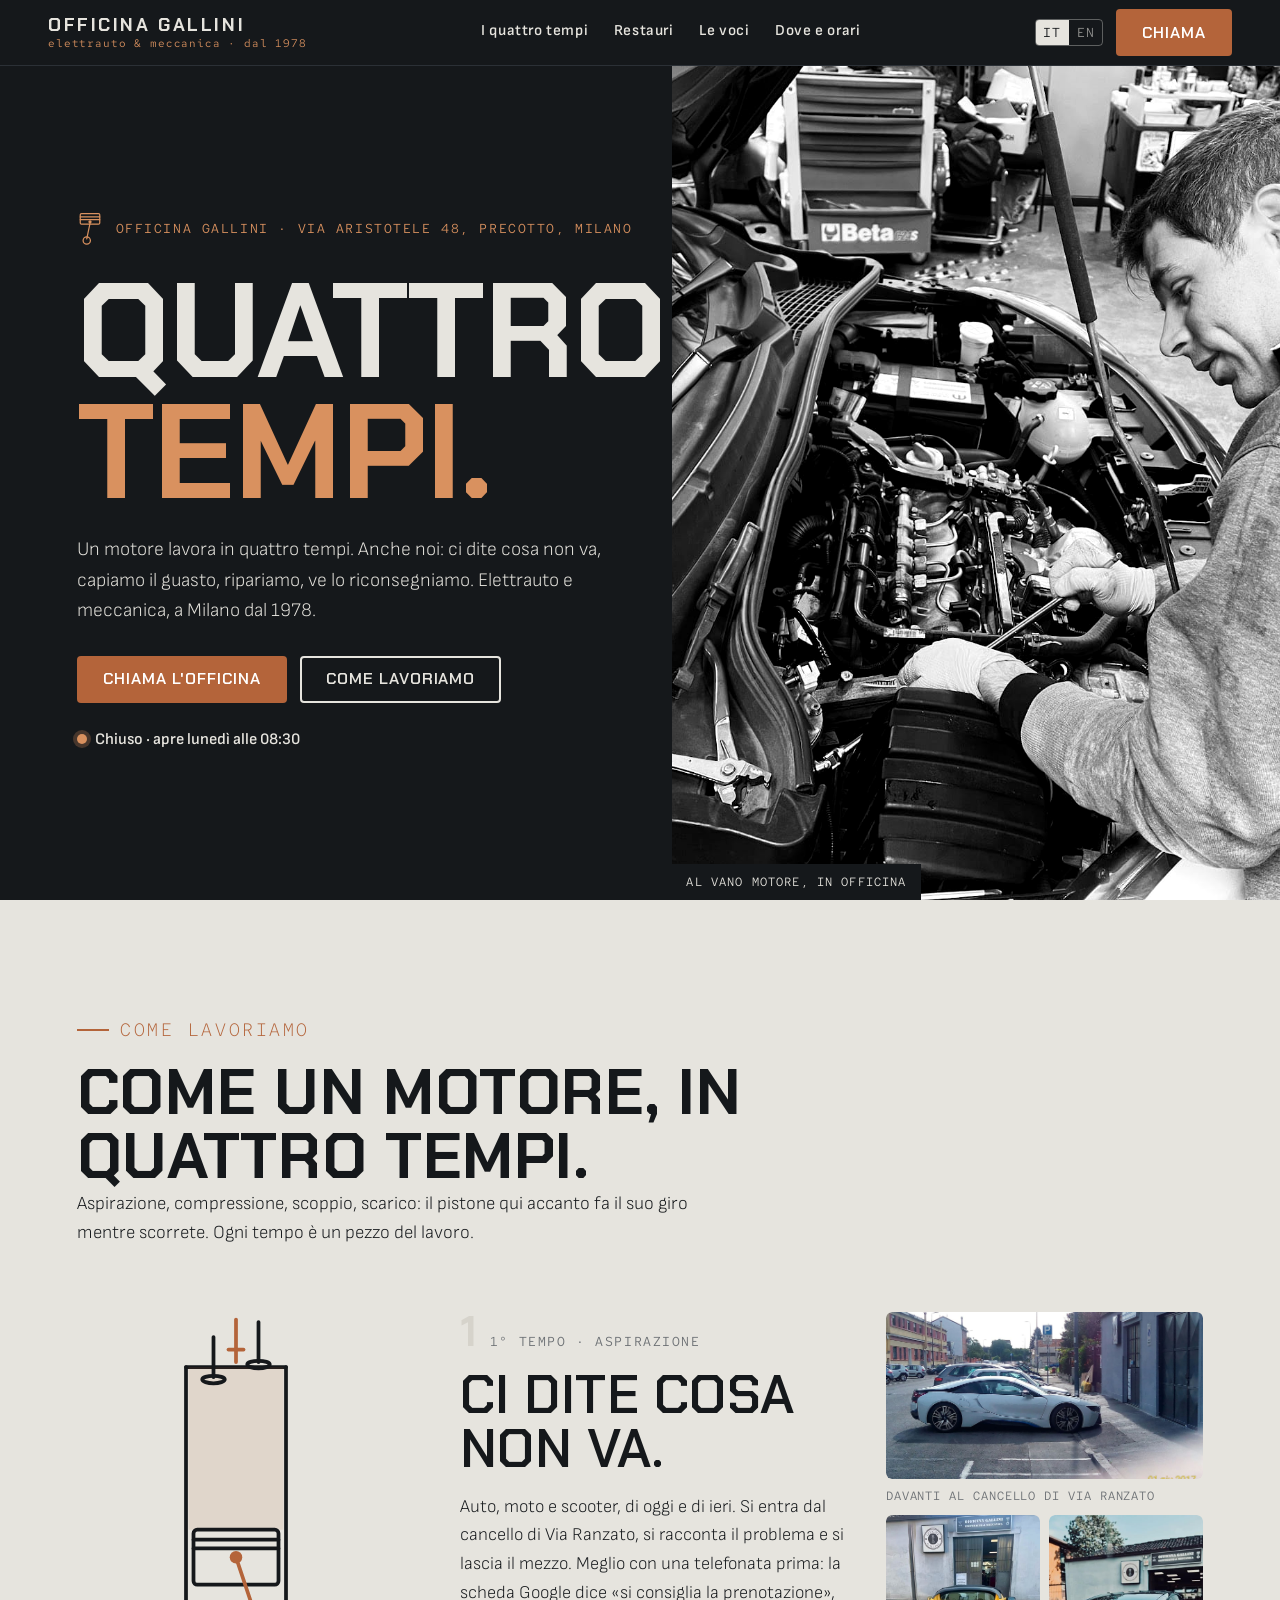
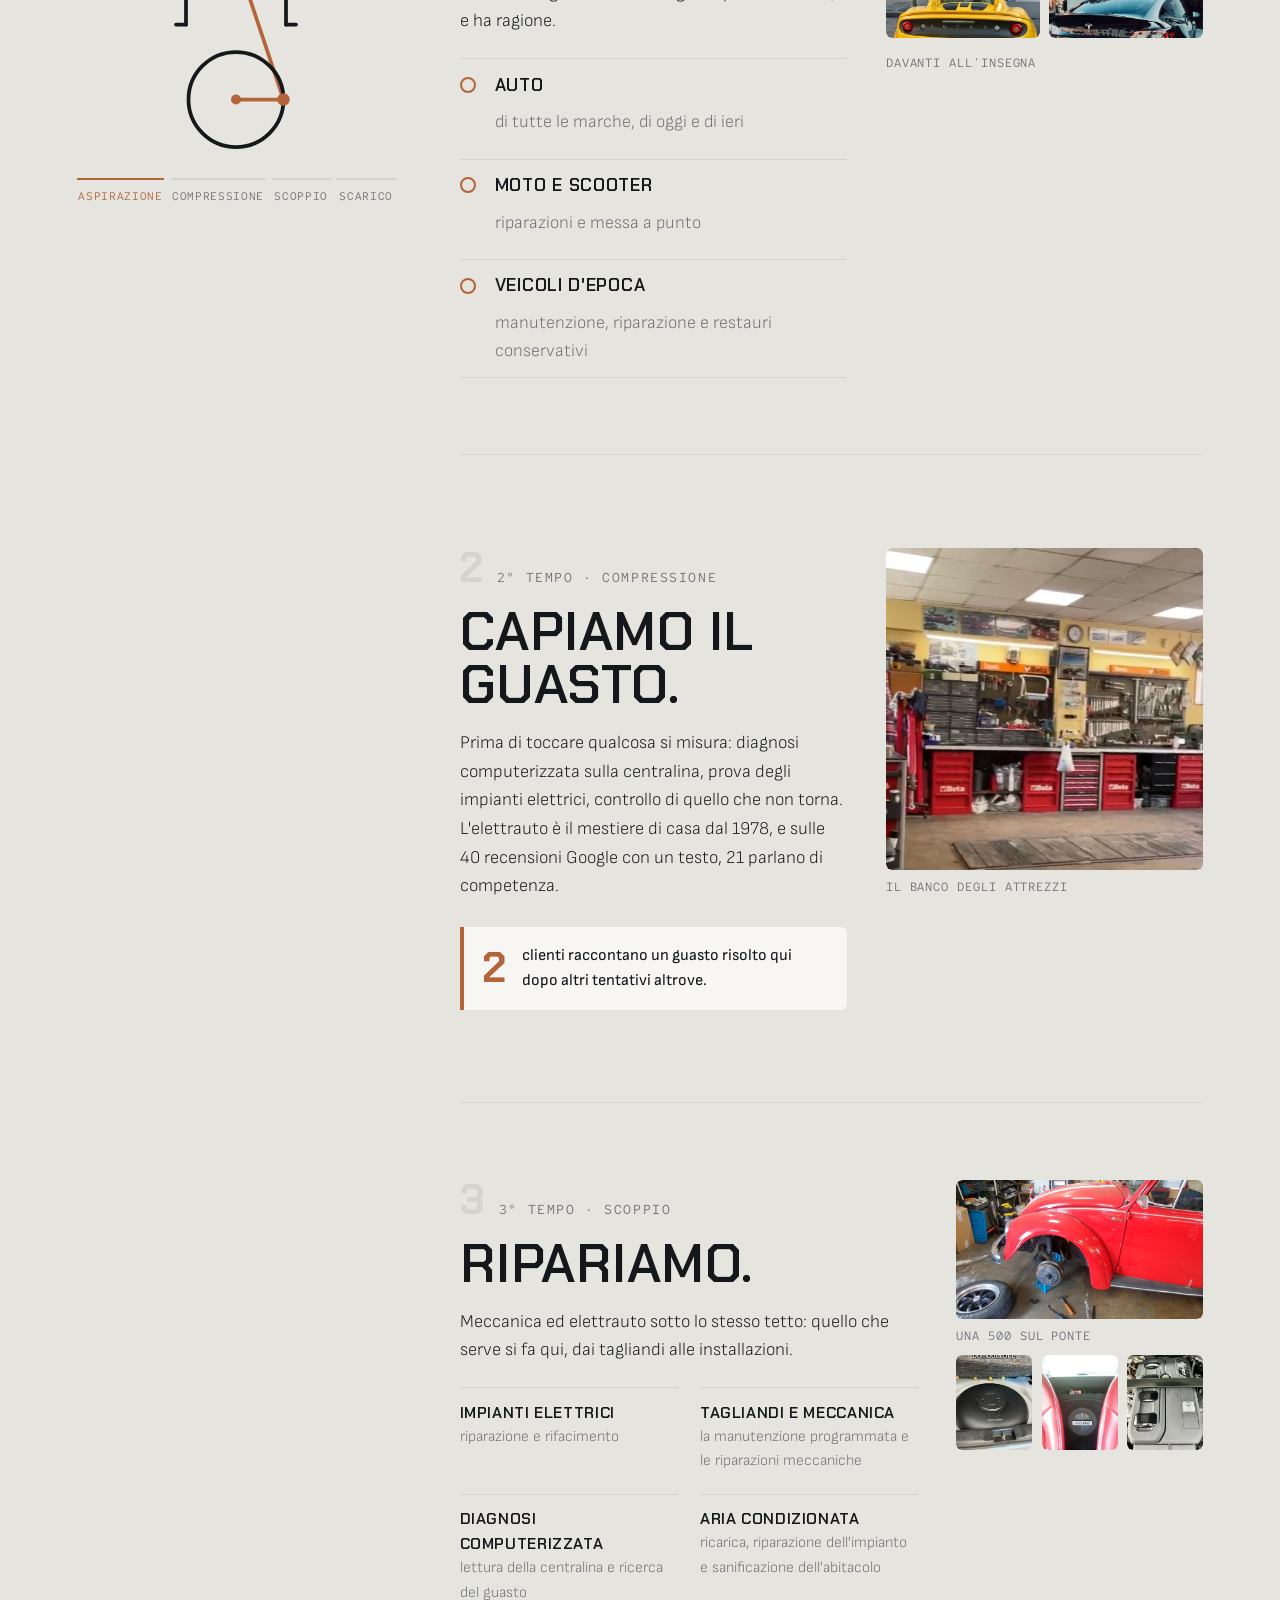
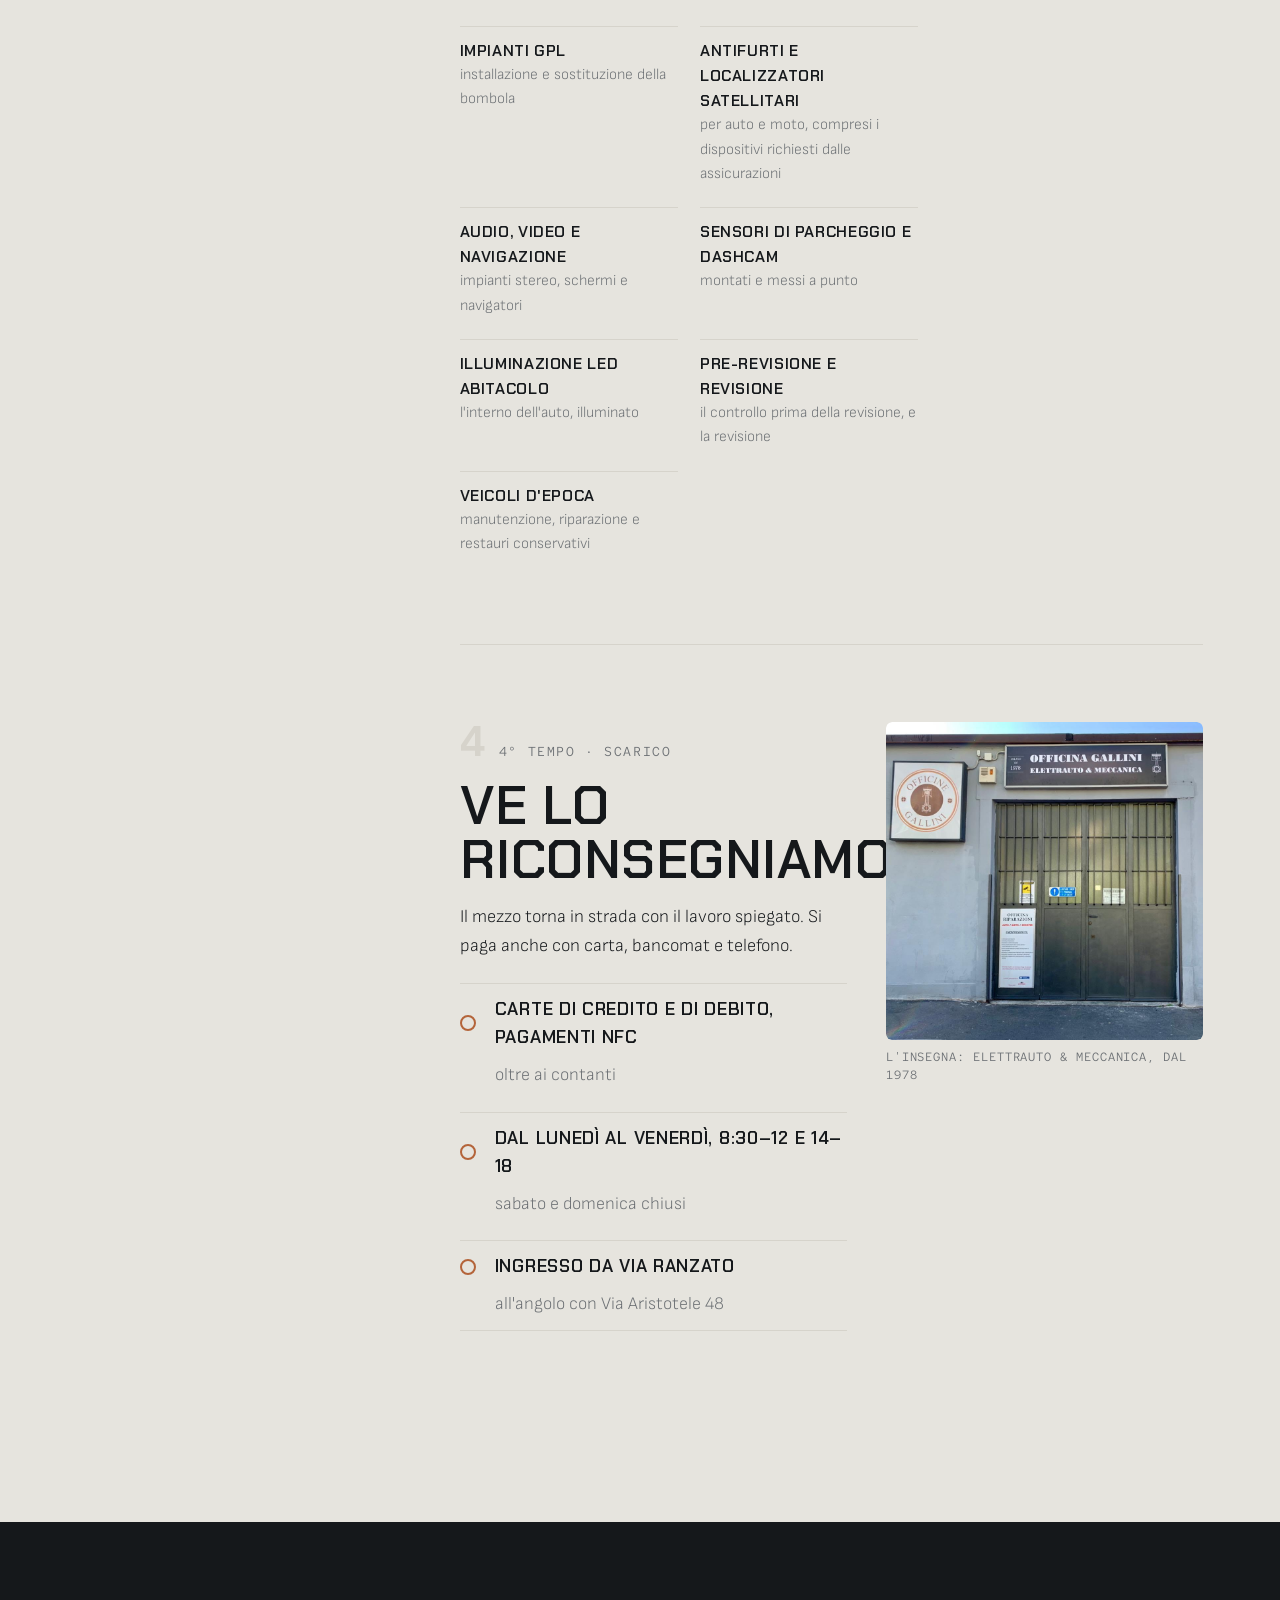
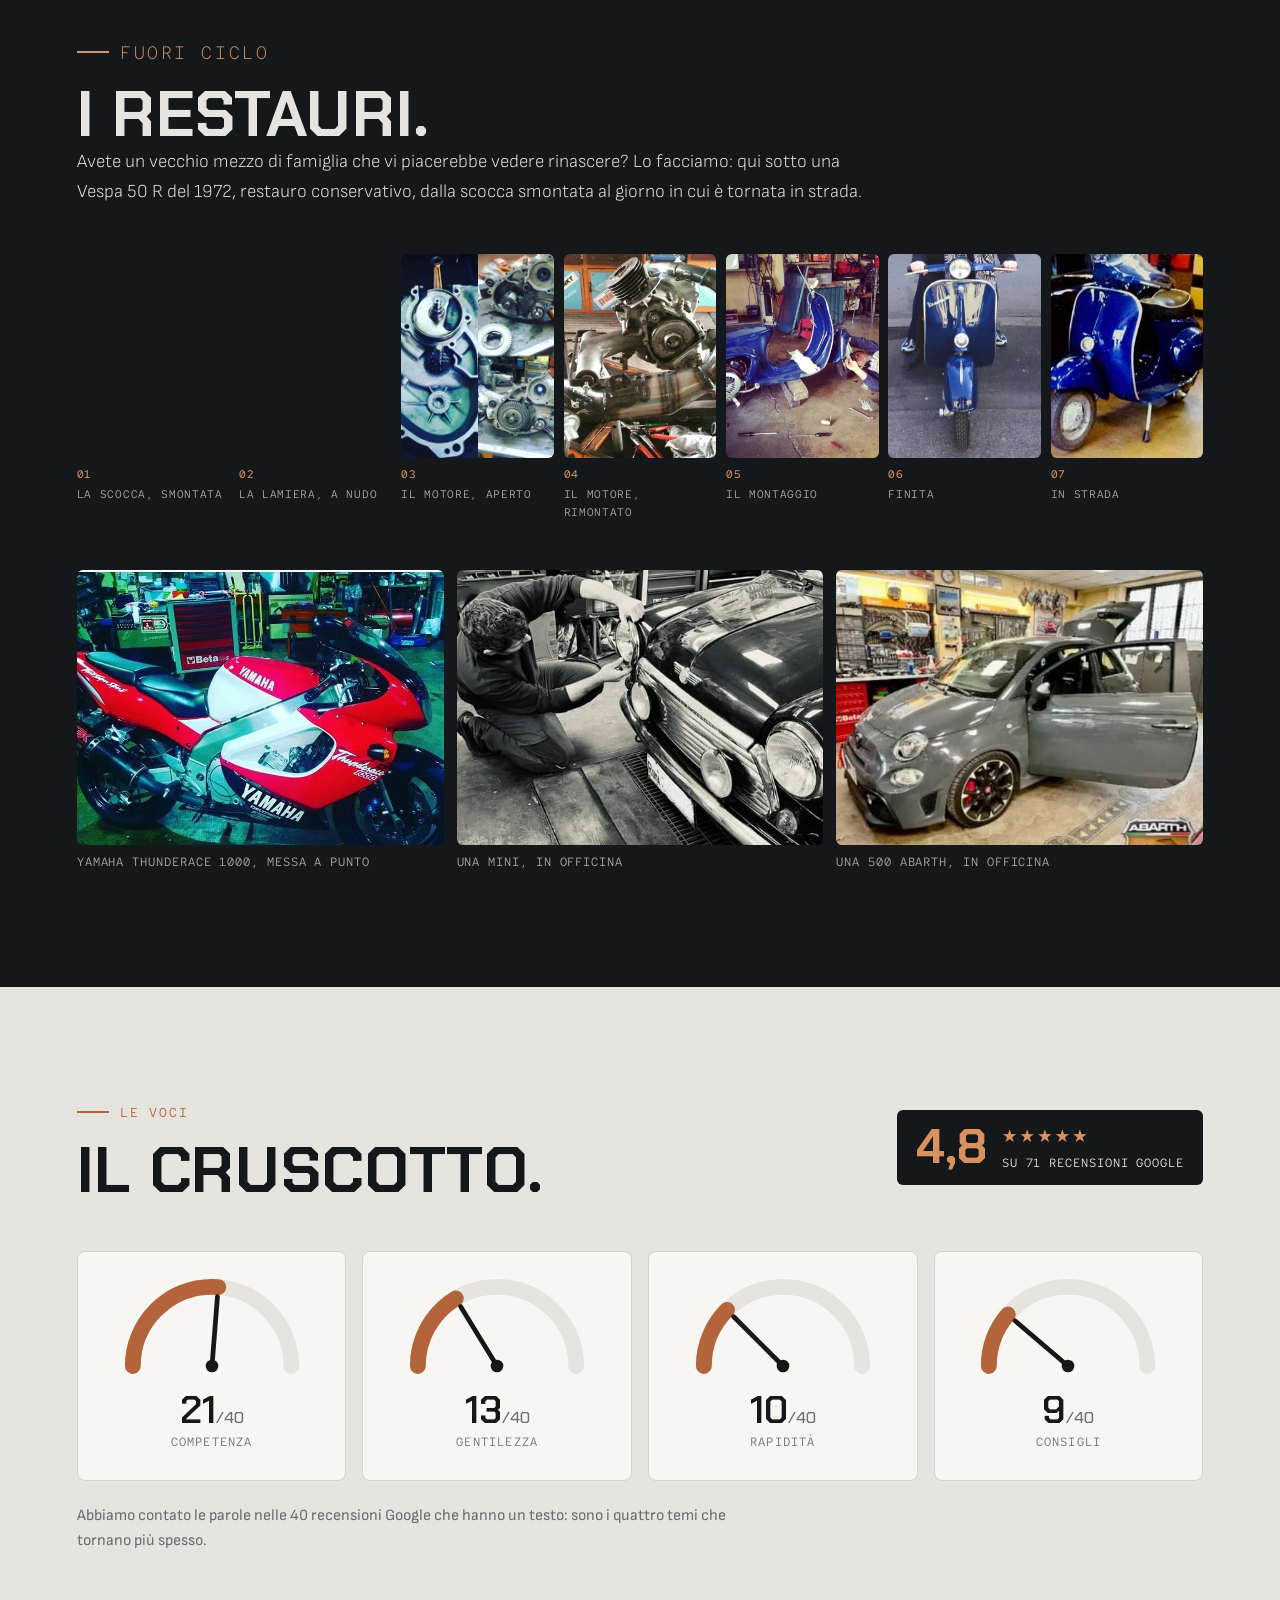
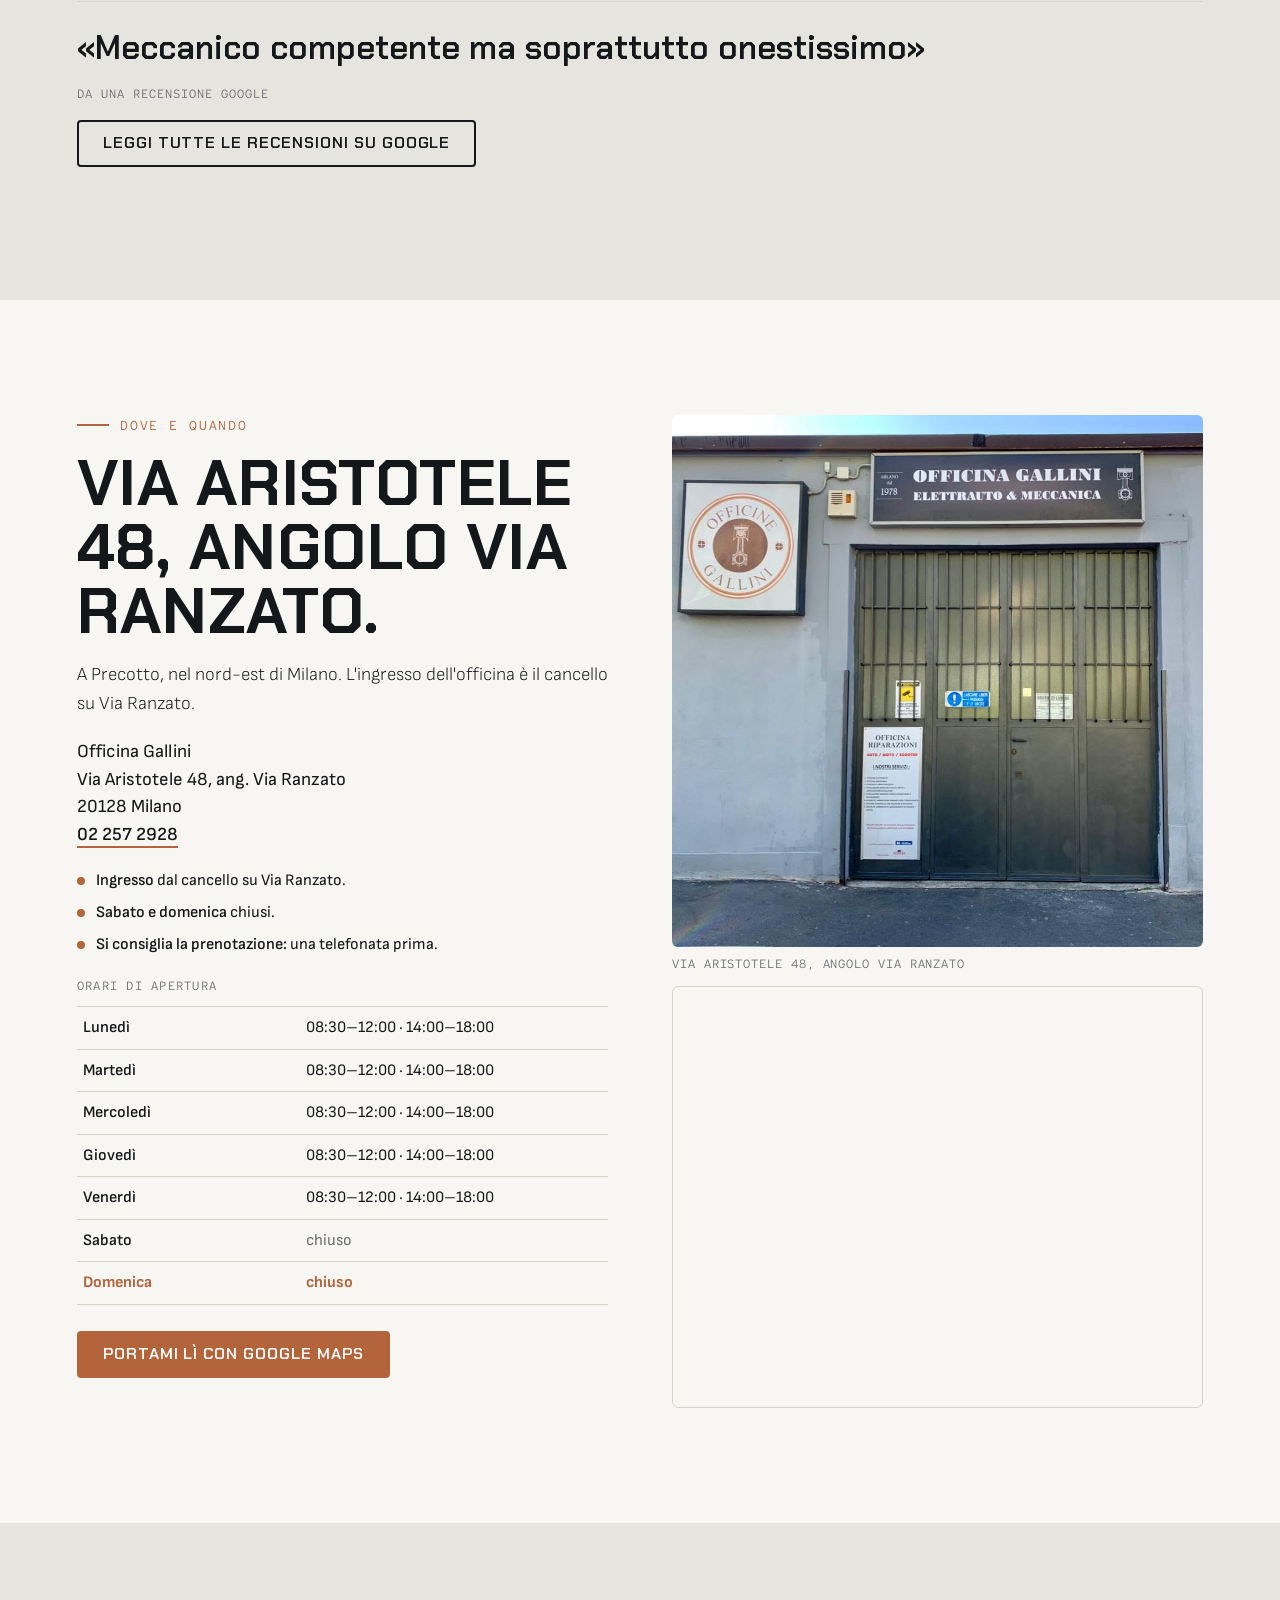
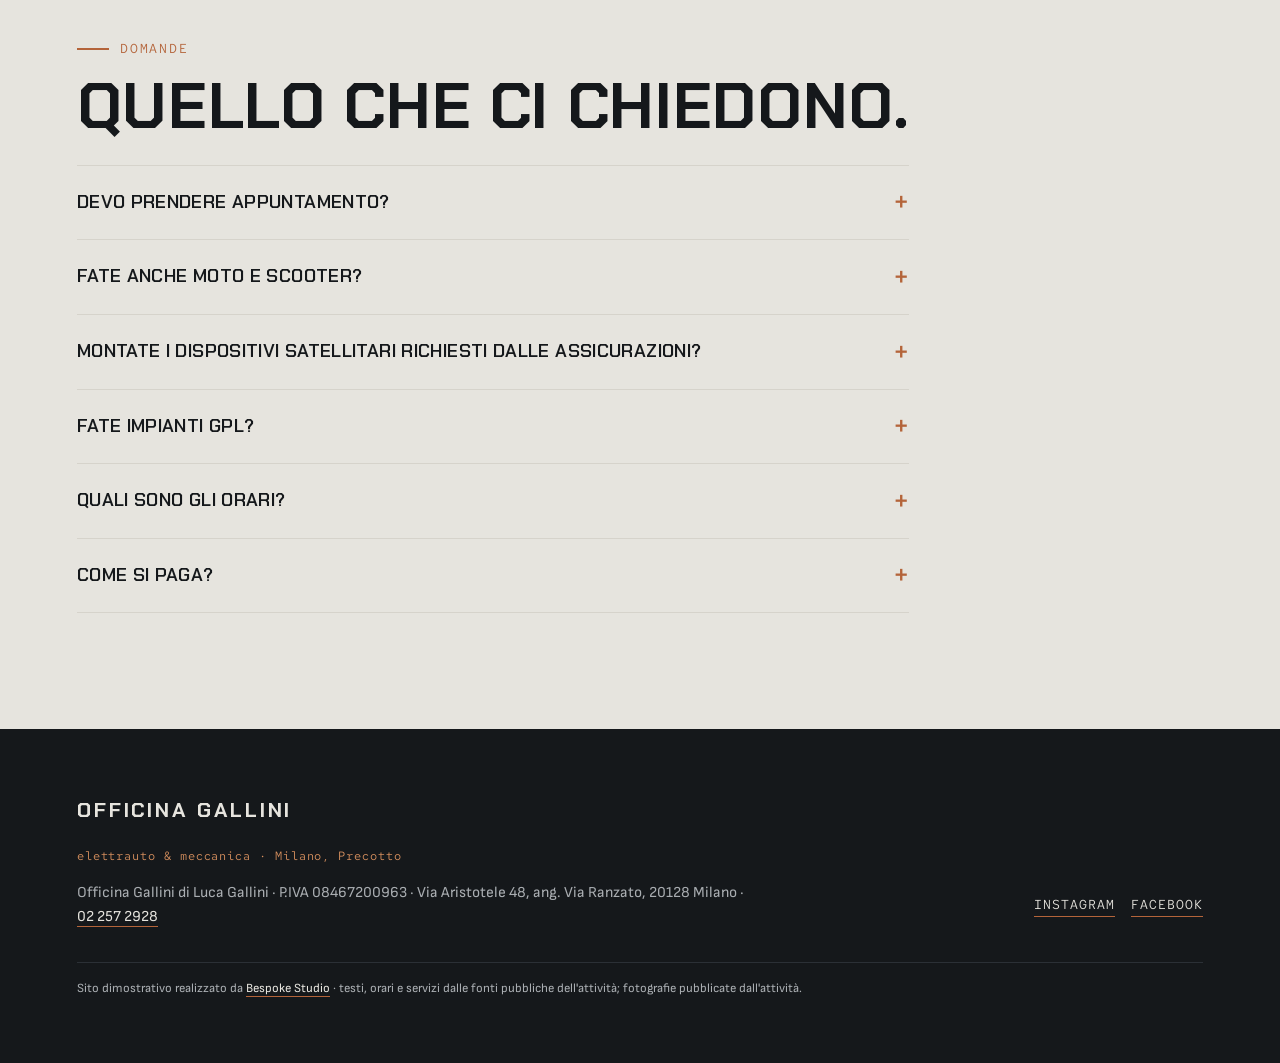
==== index.html @ 46d933f9 "Officina Gallini (Precotto): sito vetrina «Quattro tempi.» L'officina lavora come un motore a quattr" ====
<!doctype html>
<html lang="it" class="no-js">
<head>
<meta charset="utf-8">
<meta name="viewport" content="width=device-width, initial-scale=1">
<title>Officina Gallini — elettrauto e meccanica a Milano Precotto, dal 1978</title>
<meta name="description" content="Officina Gallini, elettrauto e meccanica a Milano Precotto dal 1978: diagnosi computerizzata, impianti elettrici, tagliandi, aria condizionata, GPL, antifurti satellitari, audio e navigazione, restauri di veicoli d'epoca. Via Aristotele 48, ingresso da Via Ranzato.">
<link rel="canonical" href="https://rotenzark.github.io/officina-gallini/">
<meta property="og:type" content="business.business">
<meta property="og:title" content="Officina Gallini — Quattro tempi.">
<meta property="og:description" content="Elettrauto e meccanica a Milano Precotto dal 1978. Ci dite cosa non va, capiamo il guasto, ripariamo, ve lo riconsegniamo. Via Aristotele 48, ingresso da Via Ranzato.">
<meta property="og:image" content="https://rotenzark.github.io/officina-gallini/img/og.jpg">
<meta property="og:url" content="https://rotenzark.github.io/officina-gallini/">
<meta property="og:locale" content="it_IT">
<meta name="twitter:card" content="summary_large_image">
<meta name="twitter:title" content="Officina Gallini — Quattro tempi.">
<meta name="twitter:description" content="Elettrauto e meccanica a Milano Precotto dal 1978. Via Aristotele 48, ingresso da Via Ranzato.">
<meta name="twitter:image" content="https://rotenzark.github.io/officina-gallini/img/og.jpg">
<meta name="theme-color" content="#15181B">
<link rel="icon" href="img/favicon.svg" type="image/svg+xml">
<link rel="icon" href="img/favicon-32.png" sizes="32x32" type="image/png">
<link rel="apple-touch-icon" href="img/apple-touch-icon.png">
<link rel="preconnect" href="https://fonts.googleapis.com">
<link rel="preconnect" href="https://fonts.gstatic.com" crossorigin>
<link href="https://fonts.googleapis.com/css2?family=Chakra+Petch:wght@500;600;700&family=Red+Hat+Mono:wght@400;500&family=Sofia+Sans:wght@300;400;600&display=swap" rel="stylesheet">
<link rel="stylesheet" href="css/styles.css?v=1">
<script type="application/ld+json">
{"@context":"https://schema.org","@type":"AutoRepair","name":"Officina Gallini","alternateName":"Officina Gallini di Luca Gallini","image":"https://rotenzark.github.io/officina-gallini/img/og.jpg","url":"https://rotenzark.github.io/officina-gallini/","telephone":"+39022572928","foundingDate":"1978","address":{"@type":"PostalAddress","streetAddress":"Via Aristotele 48, angolo Via Ranzato","addressLocality":"Milano","postalCode":"20128","addressRegion":"MI","addressCountry":"IT"},"geo":{"@type":"GeoCoordinates","latitude":45.5088,"longitude":9.2256},"openingHoursSpecification":[{"@type":"OpeningHoursSpecification","dayOfWeek":["Monday","Tuesday","Wednesday","Thursday","Friday"],"opens":"08:30","closes":"12:00"},{"@type":"OpeningHoursSpecification","dayOfWeek":["Monday","Tuesday","Wednesday","Thursday","Friday"],"opens":"14:00","closes":"18:00"}],"aggregateRating":{"@type":"AggregateRating","ratingValue":"4.8","reviewCount":"71"},"paymentAccepted":"Cash, Credit Card, Debit Card, NFC","sameAs":["https://www.instagram.com/officinegallini/","https://www.facebook.com/officinegallini/"]}
</script>
<script type="application/ld+json">
{"@context":"https://schema.org","@type":"FAQPage","mainEntity":[
{"@type":"Question","name":"Devo prendere appuntamento?","acceptedAnswer":{"@type":"Answer","text":"Meglio di sì: una telefonata prima permette di organizzare il lavoro. Il numero è 02 257 2928."}},
{"@type":"Question","name":"Fate anche moto e scooter?","acceptedAnswer":{"@type":"Answer","text":"Sì: riparazioni e messa a punto di moto e scooter, oltre alle auto, e i restauri dei mezzi d'epoca come la Vespa."}},
{"@type":"Question","name":"Montate i dispositivi satellitari richiesti dalle assicurazioni?","acceptedAnswer":{"@type":"Answer","text":"Sì, antifurti e localizzatori satellitari per auto e moto, compresi quelli richiesti dalle compagnie: si fissa un appuntamento telefonando."}},
{"@type":"Question","name":"Fate impianti GPL?","acceptedAnswer":{"@type":"Answer","text":"Sì: installazione dell'impianto e sostituzione della bombola."}},
{"@type":"Question","name":"Quali sono gli orari?","acceptedAnswer":{"@type":"Answer","text":"Dal lunedì al venerdì dalle 8:30 alle 12 e dalle 14 alle 18. Sabato e domenica chiusi."}},
{"@type":"Question","name":"Come si paga?","acceptedAnswer":{"@type":"Answer","text":"Carte di credito e di debito e pagamenti NFC dal telefono, oltre ai contanti."}}
]}
</script>
</head>
<body>

<div class="intro" id="intro" aria-hidden="true">
  <div class="intro__w" data-i18n="intro.1">Aspirazione</div>
  <div class="intro__w" data-i18n="intro.2">Compressione</div>
  <div class="intro__w" data-i18n="intro.3">Scoppio</div>
  <div class="intro__w" data-i18n="intro.4">Scarico</div>
  <button type="button" class="intro__skip" id="introSkip" data-i18n="intro.skip">salta</button>
</div>

<header class="testata">
  <a class="marchio" href="#top" aria-label="Officina Gallini, torna in cima" data-i18n-aria="nav.home">
    <span class="marchio__n">Officina Gallini</span>
    <span class="marchio__s" data-i18n="marchio.s">elettrauto &amp; meccanica · dal 1978</span>
  </a>
  <nav class="nav" id="mainNav" aria-label="Menu principale">
    <a href="#ciclo" data-i18n="nav.ciclo">I quattro tempi</a>
    <a href="#restauri" data-i18n="nav.restauri">Restauri</a>
    <a href="#voci" data-i18n="nav.voci">Le voci</a>
    <a href="#dove" data-i18n="nav.dove">Dove e orari</a>
  </nav>
  <div class="testata__coda">
    <div class="lingue" role="group" aria-label="Lingua">
      <button type="button" data-lang="it" class="is-on">IT</button><button type="button" data-lang="en">EN</button>
    </div>
    <a class="bottone bottone--rame" href="tel:+39022572928" data-i18n="cta.chiama">Chiama</a>
    <button type="button" class="burger" id="burger" aria-label="Apri il menu" aria-expanded="false" aria-controls="drawer" data-i18n-aria="nav.apri"><span></span><span></span><span></span></button>
  </div>
</header>
<div class="drawer" id="drawer" hidden>
  <a href="#ciclo" data-i18n="nav.ciclo">I quattro tempi</a>
  <a href="#restauri" data-i18n="nav.restauri">Restauri</a>
  <a href="#voci" data-i18n="nav.voci">Le voci</a>
  <a href="#dove" data-i18n="nav.dove">Dove e orari</a>
  <a class="drawer__cta" href="tel:+39022572928" data-i18n="cta.chiama2">Chiama 02 257 2928</a>
</div>

<main id="top">

  <!-- APERTURA: le parole giganti e Luca al vano motore -->
  <section class="apertura" aria-labelledby="h1">
    <div class="apertura__testo">
      <p class="apertura__kicker">
        <svg class="apertura__icona" viewBox="0 0 64 80" aria-hidden="true" fill="none" stroke="#D9915F" stroke-width="3" stroke-linecap="round" stroke-linejoin="round"><rect x="8" y="4" width="48" height="26" rx="3"/><line x1="8" y1="12" x2="56" y2="12"/><line x1="8" y1="19" x2="56" y2="19"/><circle cx="32" cy="24" r="4" fill="#D9915F" stroke="none"/><line x1="32" y1="28" x2="24" y2="66"/><circle cx="24" cy="70" r="9"/></svg>
        <span data-i18n="h.kicker">Officina Gallini · Via Aristotele 48, Precotto, Milano</span>
      </p>
      <h1 class="apertura__h" id="h1"><span class="apertura__w apertura__w--1" data-i18n="h.w1">Quattro</span><span class="apertura__w apertura__w--2" data-i18n="h.w2">tempi.</span></h1>
      <p class="apertura__sub" data-i18n="h.sub">Un motore lavora in quattro tempi. Anche noi: ci dite cosa non va, capiamo il guasto, ripariamo, ve lo riconsegniamo. Elettrauto e meccanica, a Milano dal 1978.</p>
      <div class="apertura__azioni">
        <a class="bottone bottone--rame" href="tel:+39022572928" data-i18n="h.cta1">Chiama l'officina</a>
        <a class="bottone bottone--filo" href="#ciclo" data-i18n="h.cta2">Come lavoriamo</a>
      </div>
      <p class="apertura__stato" id="orarioStato">Lun–ven 8:30–12 · 14–18</p>
    </div>
    <figure class="apertura__foto">
      <img src="img/luca.jpg" width="1600" height="1200" alt="Un meccanico chino sul vano motore di un'auto in officina, in bianco e nero, con il carrello degli attrezzi rosso alle spalle" data-i18n-alt="h.alt">
      <figcaption data-i18n="h.cap">Al vano motore, in officina</figcaption>
    </figure>
  </section>

  <!-- IL CICLO: pistone appiccicato + i quattro tempi -->
  <section class="ciclo sezione" id="ciclo" aria-labelledby="hCiclo">
    <div class="ciclo__testa reveal">
      <p class="kicker" data-i18n="k.ciclo">Come lavoriamo</p>
      <h2 id="hCiclo" data-i18n="c.h">Come un motore, in quattro tempi.</h2>
      <p data-i18n="c.p">Aspirazione, compressione, scoppio, scarico: il pistone qui accanto fa il suo giro mentre scorrete. Ogni tempo è un pezzo del lavoro.</p>
    </div>
    <div class="ciclo__corpo">
      <div class="ciclo__pistone">
        <svg id="pistone" class="pistone" viewBox="0 0 200 360" role="img" aria-label="Il pistone in sezione, disegnato a linee: si muove con lo scorrimento della pagina" data-i18n-aria="c.pistone">
          <g class="pist-linea"><path d="M60 44 H140"/><path d="M60 44 V250"/><path d="M140 44 V250"/><path d="M52 250 H60 M140 250 H148"/></g>
          <rect id="pistCarica" class="pist-carica" x="62" y="44" width="76" height="86"/>
          <g id="pistValvA" class="pist-linea"><path d="M82 8 V40"/><ellipse cx="82" cy="42" rx="9" ry="3"/></g>
          <g id="pistValvS" class="pist-linea"><path d="M118 8 V40"/><ellipse cx="118" cy="42" rx="9" ry="3"/></g>
          <g class="pist-rame"><path d="M100 6 V30"/><path d="M94 30 H106"/><path d="M100 30 V40"/></g>
          <polygon id="pistScintilla" class="pist-scintilla" points="100,42 104,50 112,48 106,54 110,62 100,57 90,62 94,54 88,48 96,50"/>
          <g id="pistCorpo"><rect class="pist-linea" x="66" y="130" width="68" height="44" rx="3"/><path class="pist-linea" d="M66 138 H134 M66 145 H134"/><circle class="pist-pieno" cx="100" cy="152" r="5"/></g>
          <line id="pistBiella" class="pist-rame" x1="100" y1="152" x2="100" y2="272"/>
          <g id="pistManovella"><circle class="pist-linea" cx="100" cy="310" r="38"/><path class="pist-rame" d="M100 310 L100 272"/><circle class="pist-pieno" cx="100" cy="272" r="5"/><circle class="pist-pieno" cx="100" cy="310" r="4"/></g>
        </svg>
        <ol class="fasi" aria-hidden="true">
          <li data-i18n="f.1">Aspirazione</li><li data-i18n="f.2">Compressione</li><li data-i18n="f.3">Scoppio</li><li data-i18n="f.4">Scarico</li>
        </ol>
      </div>
      <div class="ciclo__tempi">

        <article class="tempo tempo--1" data-tempo="1">
          <div class="tempo__testo">
            <p class="tempo__eti"><span class="tempo__num" aria-hidden="true">1</span><span data-i18n="t1.eti">1° tempo · Aspirazione</span></p>
            <h3 class="tempo__h" data-i18n="t1.h">Ci dite cosa non va.</h3>
            <p class="tempo__p" data-i18n="t1.p">Auto, moto e scooter, di oggi e di ieri. Si entra dal cancello di Via Ranzato, si racconta il problema e si lascia il mezzo. Meglio con una telefonata prima: la scheda Google dice «si consiglia la prenotazione», e ha ragione.</p>
            <ul class="mezzi">
              <li><b data-i18n="t1.m1">Auto</b><span data-i18n="t1.m1d">di tutte le marche, di oggi e di ieri</span></li>
              <li><b data-i18n="t1.m2">Moto e scooter</b><span data-i18n="t1.m2d">riparazioni e messa a punto</span></li>
              <li><b data-i18n="t1.m3">Veicoli d'epoca</b><span data-i18n="t1.m3d">manutenzione, riparazione e restauri conservativi</span></li>
            </ul>
          </div>
          <div class="tempo__foto reveal">
            <figure>
              <button type="button" class="shot" data-full="img/i8.jpg"><img src="img/i8.jpg" width="1400" height="738" decoding="async" alt="Una BMW i8 bianca parcheggiata davanti al cancello dell'officina in Via Ranzato" data-i18n-alt="t1.alt"></button>
              <figcaption data-i18n="t1.cap">Davanti al cancello di Via Ranzato</figcaption>
            </figure>
            <div class="tessere">
              <button type="button" class="shot" data-full="img/lotus.jpg"><img src="img/lotus.jpg" width="512" height="410" decoding="async" alt="Il posteriore di una Lotus Elise gialla davanti all'insegna dell'Officina Gallini" data-i18n-alt="t1.alt2"></button>
              <button type="button" class="shot" data-full="img/tesla.jpg"><img src="img/tesla.jpg" width="512" height="371" decoding="async" alt="Il posteriore di una Tesla nera davanti all'insegna dell'Officina Gallini" data-i18n-alt="t1.alt3"></button>
            </div>
            <p class="tempo__cap2" data-i18n="t1.cap2">Davanti all'insegna</p>
          </div>
        </article>

        <article class="tempo tempo--2" data-tempo="2">
          <div class="tempo__testo">
            <p class="tempo__eti"><span class="tempo__num" aria-hidden="true">2</span><span data-i18n="t2.eti">2° tempo · Compressione</span></p>
            <h3 class="tempo__h" data-i18n="t2.h">Capiamo il guasto.</h3>
            <p class="tempo__p" data-i18n="t2.p">Prima di toccare qualcosa si misura: diagnosi computerizzata sulla centralina, prova degli impianti elettrici, controllo di quello che non torna. L'elettrauto è il mestiere di casa dal 1978, e sulle 40 recensioni Google con un testo, 21 parlano di competenza.</p>
            <div class="dato"><span class="dato__n">2</span><p data-i18n="t2.dato">clienti raccontano un guasto risolto qui dopo altri tentativi altrove.</p></div>
          </div>
          <div class="tempo__foto reveal">
            <figure>
              <button type="button" class="shot" data-full="img/banco.jpg"><img src="img/banco.jpg" width="1058" height="1075" decoding="async" alt="Il banco dell'officina con i carrelli degli attrezzi rossi e la parete degli utensili" data-i18n-alt="t2.alt"></button>
              <figcaption data-i18n="t2.cap">Il banco degli attrezzi</figcaption>
            </figure>
          </div>
        </article>

        <article class="tempo tempo--3" data-tempo="3">
          <div class="tempo__testo">
            <p class="tempo__eti"><span class="tempo__num" aria-hidden="true">3</span><span data-i18n="t3.eti">3° tempo · Scoppio</span></p>
            <h3 class="tempo__h" data-i18n="t3.h">Ripariamo.</h3>
            <p class="tempo__p" data-i18n="t3.p">Meccanica ed elettrauto sotto lo stesso tetto: quello che serve si fa qui, dai tagliandi alle installazioni.</p>
            <ul class="servizi">
              <li><b data-i18n="s.1">Impianti elettrici</b><span data-i18n="s.1d">riparazione e rifacimento</span></li>
              <li><b data-i18n="s.2">Tagliandi e meccanica</b><span data-i18n="s.2d">la manutenzione programmata e le riparazioni meccaniche</span></li>
              <li><b data-i18n="s.3">Diagnosi computerizzata</b><span data-i18n="s.3d">lettura della centralina e ricerca del guasto</span></li>
              <li><b data-i18n="s.4">Aria condizionata</b><span data-i18n="s.4d">ricarica, riparazione dell'impianto e sanificazione dell'abitacolo</span></li>
              <li><b data-i18n="s.5">Impianti GPL</b><span data-i18n="s.5d">installazione e sostituzione della bombola</span></li>
              <li><b data-i18n="s.6">Antifurti e localizzatori satellitari</b><span data-i18n="s.6d">per auto e moto, compresi i dispositivi richiesti dalle assicurazioni</span></li>
              <li><b data-i18n="s.7">Audio, video e navigazione</b><span data-i18n="s.7d">impianti stereo, schermi e navigatori</span></li>
              <li><b data-i18n="s.8">Sensori di parcheggio e dashcam</b><span data-i18n="s.8d">montati e messi a punto</span></li>
              <li><b data-i18n="s.9">Illuminazione LED abitacolo</b><span data-i18n="s.9d">l'interno dell'auto, illuminato</span></li>
              <li><b data-i18n="s.10">Pre-revisione e revisione</b><span data-i18n="s.10d">il controllo prima della revisione, e la revisione</span></li>
              <li><b data-i18n="s.11">Veicoli d'epoca</b><span data-i18n="s.11d">manutenzione, riparazione e restauri conservativi</span></li>
            </ul>
          </div>
          <div class="tempo__foto reveal">
            <figure>
              <button type="button" class="shot" data-full="img/cinquecento.jpg"><img src="img/cinquecento.jpg" width="1600" height="900" decoding="async" alt="Una Fiat 500 rossa d'epoca sul ponte, con una ruota smontata" data-i18n-alt="t3.alt"></button>
              <figcaption data-i18n="t3.cap">Una 500 sul ponte</figcaption>
            </figure>
            <div class="tessere tessere--tre">
              <button type="button" class="shot" data-full="img/gpl.jpg"><img src="img/gpl.jpg" width="512" height="563" decoding="async" alt="Una bombola GPL montata nel vano della ruota di scorta" data-i18n-alt="t3.alt2"></button>
              <button type="button" class="shot" data-full="img/alpine.jpg"><img src="img/alpine.jpg" width="1000" height="1102" decoding="async" alt="Sedili in pelle rossa con un subwoofer Alpine in mezzo" data-i18n-alt="t3.alt3"></button>
              <button type="button" class="shot" data-full="img/amg.jpg"><img src="img/amg.jpg" width="512" height="640" decoding="async" alt="Il coperchio del motore di una Mercedes-AMG" data-i18n-alt="t3.alt4"></button>
            </div>
          </div>
        </article>

        <article class="tempo tempo--4" data-tempo="4">
          <div class="tempo__testo">
            <p class="tempo__eti"><span class="tempo__num" aria-hidden="true">4</span><span data-i18n="t4.eti">4° tempo · Scarico</span></p>
            <h3 class="tempo__h" data-i18n="t4.h">Ve lo riconsegniamo.</h3>
            <p class="tempo__p" data-i18n="t4.p">Il mezzo torna in strada con il lavoro spiegato. Si paga anche con carta, bancomat e telefono.</p>
            <ul class="consegna">
              <li><b data-i18n="t4.l1">Carte di credito e di debito, pagamenti NFC</b><span data-i18n="t4.l1d">oltre ai contanti</span></li>
              <li><b data-i18n="t4.l2">Dal lunedì al venerdì, 8:30–12 e 14–18</b><span data-i18n="t4.l2d">sabato e domenica chiusi</span></li>
              <li><b data-i18n="t4.l3">Ingresso da Via Ranzato</b><span data-i18n="t4.l3d">all'angolo con Via Aristotele 48</span></li>
            </ul>
          </div>
          <div class="tempo__foto reveal">
            <figure>
              <button type="button" class="shot" data-full="img/facciata.jpg"><img src="img/facciata.jpg" width="959" height="960" decoding="async" alt="La facciata dell'officina: il cancello nero, l'insegna «Officina Gallini — Elettrauto &amp; Meccanica» e il logo tondo con il pistone" data-i18n-alt="t4.alt"></button>
              <figcaption data-i18n="t4.cap">L'insegna: elettrauto &amp; meccanica, dal 1978</figcaption>
            </figure>
          </div>
        </article>

      </div>
    </div>
  </section>

  <!-- FUORI CICLO: i restauri -->
  <section class="restauri sezione sezione--scura" id="restauri" aria-labelledby="hRest">
    <div class="restauri__testa reveal">
      <p class="kicker" data-i18n="k.rest">Fuori ciclo</p>
      <h2 id="hRest" data-i18n="re.h">I restauri.</h2>
      <p data-i18n="re.p">Avete un vecchio mezzo di famiglia che vi piacerebbe vedere rinascere? Lo facciamo: qui sotto una Vespa 50 R del 1972, restauro conservativo, dalla scocca smontata al giorno in cui è tornata in strada.</p>
    </div>
    <ol class="vespa">
      <li><figure><button type="button" class="shot" data-full="img/vespa-1.jpg"><img src="img/vespa-1.jpg" width="900" height="675" decoding="async" alt="La scocca smontata di una Vespa 50 R, vernice blu vecchia" data-i18n-alt="v.alt1"></button><figcaption><b>01</b><span data-i18n="v.1">La scocca, smontata</span></figcaption></figure></li>
      <li><figure><button type="button" class="shot" data-full="img/vespa-2.jpg"><img src="img/vespa-2.jpg" width="675" height="900" decoding="async" alt="La scocca della Vespa a lamiera nuda sul banco" data-i18n-alt="v.alt2"></button><figcaption><b>02</b><span data-i18n="v.2">La lamiera, a nudo</span></figcaption></figure></li>
      <li><figure><button type="button" class="shot" data-full="img/vespa-3.jpg"><img src="img/vespa-3.jpg" width="900" height="900" decoding="async" alt="Il motore della Vespa aperto, ingranaggi e carter sul banco" data-i18n-alt="v.alt3"></button><figcaption><b>03</b><span data-i18n="v.3">Il motore, aperto</span></figcaption></figure></li>
      <li><figure><button type="button" class="shot" data-full="img/vespa-4.jpg"><img src="img/vespa-4.jpg" width="750" height="571" decoding="async" alt="Il motore della Vespa rimontato con la marmitta" data-i18n-alt="v.alt4"></button><figcaption><b>04</b><span data-i18n="v.4">Il motore, rimontato</span></figcaption></figure></li>
      <li><figure><button type="button" class="shot" data-full="img/vespa-5.jpg"><img src="img/vespa-5.jpg" width="750" height="737" decoding="async" alt="La Vespa blu sui cavalletti durante il montaggio, con il meccanico sdraiato sotto" data-i18n-alt="v.alt5"></button><figcaption><b>05</b><span data-i18n="v.5">Il montaggio</span></figcaption></figure></li>
      <li><figure><button type="button" class="shot" data-full="img/vespa-6.jpg"><img src="img/vespa-6.jpg" width="476" height="558" decoding="async" alt="La Vespa blu finita, vista da davanti" data-i18n-alt="v.alt6"></button><figcaption><b>06</b><span data-i18n="v.6">Finita</span></figcaption></figure></li>
      <li><figure><button type="button" class="shot" data-full="img/vespa-7.jpg"><img src="img/vespa-7.jpg" width="428" height="312" decoding="async" alt="La Vespa blu finita di profilo, in officina" data-i18n-alt="v.alt7"></button><figcaption><b>07</b><span data-i18n="v.7">In strada</span></figcaption></figure></li>
    </ol>
    <ul class="altri reveal">
      <li><figure><button type="button" class="shot" data-full="img/yamaha.jpg"><img src="img/yamaha.jpg" width="736" height="501" decoding="async" alt="Una Yamaha Thunderace 1000 rossa e bianca in officina" data-i18n-alt="re.alty"></button><figcaption data-i18n="re.y">Yamaha Thunderace 1000, messa a punto</figcaption></figure></li>
      <li><figure><button type="button" class="shot" data-full="img/mini.jpg"><img src="img/mini.jpg" width="512" height="640" decoding="async" alt="Il meccanico al frontale di una Mini nera d'epoca, in bianco e nero" data-i18n-alt="re.altm"></button><figcaption data-i18n="re.mini">Una Mini, in officina</figcaption></figure></li>
      <li><figure><button type="button" class="shot" data-full="img/abarth.jpg"><img src="img/abarth.jpg" width="480" height="600" decoding="async" alt="Una Fiat 500 Abarth grigia con la portiera aperta dentro l'officina" data-i18n-alt="re.alta"></button><figcaption data-i18n="re.abarth">Una 500 Abarth, in officina</figcaption></figure></li>
    </ul>
  </section>

  <!-- IL CRUSCOTTO: le recensioni contate -->
  <section class="voci sezione" id="voci" aria-labelledby="hVoci">
    <div class="voci__testa reveal">
      <div>
        <p class="kicker" data-i18n="k.voci">Le voci</p>
        <h2 id="hVoci" data-i18n="vo.h">Il cruscotto.</h2>
      </div>
      <p class="badge"><span class="badge__n">4,8</span><span class="badge__stelle" aria-hidden="true">★★★★★</span><span class="badge__s" data-i18n="vo.badge">su 71 recensioni Google</span></p>
    </div>
    <ul class="quadranti">
      <li class="quadrante" data-val="21" data-max="40">
        <svg viewBox="0 0 120 72" aria-hidden="true"><path class="q-pista" d="M10 60 A50 50 0 0 1 110 60"/><path class="q-valore" d="M10 60 A50 50 0 0 1 110 60" stroke-dasharray="157.08" stroke-dashoffset="74.61"/><line class="q-ago" x1="60" y1="60" x2="60" y2="16" transform="rotate(4.5 60 60)"/><circle class="q-perno" cx="60" cy="60" r="4"/></svg>
        <p class="quadrante__n"><b>21</b><small>/40</small></p>
        <p class="quadrante__t"><span data-i18n="q.1">Competenza</span></p>
      </li>
      <li class="quadrante" data-val="13" data-max="40">
        <svg viewBox="0 0 120 72" aria-hidden="true"><path class="q-pista" d="M10 60 A50 50 0 0 1 110 60"/><path class="q-valore" d="M10 60 A50 50 0 0 1 110 60" stroke-dasharray="157.08" stroke-dashoffset="106.03"/><line class="q-ago" x1="60" y1="60" x2="60" y2="16" transform="rotate(-31.5 60 60)"/><circle class="q-perno" cx="60" cy="60" r="4"/></svg>
        <p class="quadrante__n"><b>13</b><small>/40</small></p>
        <p class="quadrante__t"><span data-i18n="q.2">Gentilezza</span></p>
      </li>
      <li class="quadrante" data-val="10" data-max="40">
        <svg viewBox="0 0 120 72" aria-hidden="true"><path class="q-pista" d="M10 60 A50 50 0 0 1 110 60"/><path class="q-valore" d="M10 60 A50 50 0 0 1 110 60" stroke-dasharray="157.08" stroke-dashoffset="117.81"/><line class="q-ago" x1="60" y1="60" x2="60" y2="16" transform="rotate(-45 60 60)"/><circle class="q-perno" cx="60" cy="60" r="4"/></svg>
        <p class="quadrante__n"><b>10</b><small>/40</small></p>
        <p class="quadrante__t"><span data-i18n="q.3">Rapidità</span></p>
      </li>
      <li class="quadrante" data-val="9" data-max="40">
        <svg viewBox="0 0 120 72" aria-hidden="true"><path class="q-pista" d="M10 60 A50 50 0 0 1 110 60"/><path class="q-valore" d="M10 60 A50 50 0 0 1 110 60" stroke-dasharray="157.08" stroke-dashoffset="121.74"/><line class="q-ago" x1="60" y1="60" x2="60" y2="16" transform="rotate(-49.5 60 60)"/><circle class="q-perno" cx="60" cy="60" r="4"/></svg>
        <p class="quadrante__n"><b>9</b><small>/40</small></p>
        <p class="quadrante__t"><span data-i18n="q.4">Consigli</span></p>
      </li>
    </ul>
    <p class="voci__nota reveal" data-i18n="vo.nota">Abbiamo contato le parole nelle 40 recensioni Google che hanno un testo: sono i quattro temi che tornano più spesso.</p>
    <blockquote class="voci__cit reveal">
      <p data-i18n="vo.cit">«Meccanico competente ma soprattutto onestissimo»</p>
      <cite data-i18n="vo.citda">Da una recensione Google</cite>
    </blockquote>
    <p class="voci__btn reveal"><a class="bottone bottone--filo" href="https://www.google.com/maps/search/Officina+Gallini+Via+Aristotele+48+Milano" target="_blank" rel="noopener" data-i18n="vo.btn">Leggi tutte le recensioni su Google</a></p>
  </section>

  <!-- DOVE E QUANDO -->
  <section class="dove sezione" id="dove" aria-labelledby="hDove">
    <div class="dove__griglia">
      <div class="reveal">
        <p class="kicker" data-i18n="k.dove">Dove e quando</p>
        <h2 class="dove__h" id="hDove" data-i18n="d.h">Via Aristotele 48, angolo Via Ranzato.</h2>
        <p class="dove__p" data-i18n="d.p">A Precotto, nel nord-est di Milano. L'ingresso dell'officina è il cancello su Via Ranzato.</p>
        <address class="dove__ind">Officina Gallini<br>Via Aristotele 48, ang. Via Ranzato<br>20128 Milano<br><a href="tel:+39022572928">02 257 2928</a></address>
        <ul class="dove__no">
          <li data-i18n="d.no1"><b>Ingresso</b> dal cancello su Via Ranzato.</li>
          <li data-i18n="d.no2"><b>Sabato e domenica</b> chiusi.</li>
          <li data-i18n="d.no3"><b>Si consiglia la prenotazione:</b> una telefonata prima.</li>
        </ul>
        <table class="orari">
          <caption data-i18n="o.cap">Orari di apertura</caption>
          <tbody>
            <tr data-day="1"><th data-i18n="g.lun">Lunedì</th><td>08:30–12:00 · 14:00–18:00</td></tr>
            <tr data-day="2"><th data-i18n="g.mar">Martedì</th><td>08:30–12:00 · 14:00–18:00</td></tr>
            <tr data-day="3"><th data-i18n="g.mer">Mercoledì</th><td>08:30–12:00 · 14:00–18:00</td></tr>
            <tr data-day="4"><th data-i18n="g.gio">Giovedì</th><td>08:30–12:00 · 14:00–18:00</td></tr>
            <tr data-day="5"><th data-i18n="g.ven">Venerdì</th><td>08:30–12:00 · 14:00–18:00</td></tr>
            <tr data-day="6"><th data-i18n="g.sab">Sabato</th><td class="chiuso" data-i18n="g.chiuso">chiuso</td></tr>
            <tr data-day="0"><th data-i18n="g.dom">Domenica</th><td class="chiuso" data-i18n="g.chiuso">chiuso</td></tr>
          </tbody>
        </table>
        <a class="bottone bottone--rame" href="https://www.google.com/maps/dir/?api=1&amp;destination=Officina+Gallini+Via+Aristotele+48+Milano" target="_blank" rel="noopener" data-i18n="d.strada">Portami lì con Google Maps</a>
      </div>
      <div class="reveal">
        <figure class="dove__foto">
          <img src="img/facciata.jpg" width="959" height="960" decoding="async" alt="La facciata dell'officina con l'insegna e il logo tondo" data-i18n-alt="d.alt">
          <figcaption data-i18n="d.cap">Via Aristotele 48, angolo Via Ranzato</figcaption>
        </figure>
        <div class="dove__mappa" id="mappa">
          <iframe src="https://www.google.com/maps?q=Officina+Gallini,+Via+Aristotele+48,+20128+Milano&amp;output=embed" title="Mappa: Officina Gallini, Via Aristotele 48, Milano" data-i18n-title="d.mappa" allowfullscreen referrerpolicy="no-referrer-when-downgrade"></iframe>
        </div>
      </div>
    </div>
  </section>

  <!-- DOMANDE -->
  <section class="domande sezione" id="domande" aria-labelledby="hDom">
    <div class="reveal">
      <p class="kicker" data-i18n="k.dom">Domande</p>
      <h2 id="hDom" data-i18n="do.h">Quello che ci chiedono.</h2>
    </div>
    <div class="domande__lista reveal">
      <details><summary data-i18n="qa.1">Devo prendere appuntamento?</summary><p data-i18n="ra.1">Meglio di sì: una telefonata prima permette di organizzare il lavoro. Il numero è 02 257 2928.</p></details>
      <details><summary data-i18n="qa.2">Fate anche moto e scooter?</summary><p data-i18n="ra.2">Sì: riparazioni e messa a punto di moto e scooter, oltre alle auto, e i restauri dei mezzi d'epoca come la Vespa.</p></details>
      <details><summary data-i18n="qa.3">Montate i dispositivi satellitari richiesti dalle assicurazioni?</summary><p data-i18n="ra.3">Sì, antifurti e localizzatori satellitari per auto e moto, compresi quelli richiesti dalle compagnie: si fissa un appuntamento telefonando.</p></details>
      <details><summary data-i18n="qa.4">Fate impianti GPL?</summary><p data-i18n="ra.4">Sì: installazione dell'impianto e sostituzione della bombola.</p></details>
      <details><summary data-i18n="qa.5">Quali sono gli orari?</summary><p data-i18n="ra.5">Dal lunedì al venerdì dalle 8:30 alle 12 e dalle 14 alle 18. Sabato e domenica chiusi.</p></details>
      <details><summary data-i18n="qa.6">Come si paga?</summary><p data-i18n="ra.6">Carte di credito e di debito e pagamenti NFC dal telefono, oltre ai contanti.</p></details>
    </div>
  </section>

</main>

<footer class="piede">
  <div>
    <p class="piede__m">Officina Gallini</p>
    <p class="piede__s" data-i18n="piede.s">elettrauto &amp; meccanica · Milano, Precotto</p>
    <p class="piede__d" data-i18n="piede.d">Officina Gallini di Luca Gallini · P.IVA 08467200963 · Via Aristotele 48, ang. Via Ranzato, 20128 Milano · <a href="tel:+39022572928">02 257 2928</a></p>
  </div>
  <p class="piede__soc"><a href="https://www.instagram.com/officinegallini/" target="_blank" rel="noopener">Instagram</a><a href="https://www.facebook.com/officinegallini/" target="_blank" rel="noopener">Facebook</a></p>
  <p class="piede__b" data-i18n="piede.b">Sito dimostrativo realizzato da <a href="https://bespokestud.io" target="_blank" rel="noopener">Bespoke Studio</a> · testi, orari e servizi dalle fonti pubbliche dell'attività; fotografie pubblicate dall'attività.</p>
</footer>

<div class="barra" id="actionBar">
  <a href="tel:+39022572928" data-i18n="b.chiama">Chiama</a>
  <a href="#ciclo" data-i18n="b.tempi">Tempi</a>
  <a href="#dove" data-i18n="b.orari">Orari</a>
  <a href="#mappa" data-i18n="b.mappa">Mappa</a>
</div>

<div class="lightbox" id="lightbox" hidden>
  <button type="button" class="lightbox__chiudi" id="lightboxClose" aria-label="Chiudi" data-i18n-aria="lb.chiudi">&times;</button>
  <img src="" alt="" id="lightboxImg">
</div>

<script src="https://cdn.jsdelivr.net/npm/gsap@3.12.5/dist/gsap.min.js"></script>
<script src="https://cdn.jsdelivr.net/npm/gsap@3.12.5/dist/ScrollTrigger.min.js"></script>
<script src="js/main.js?v=1"></script>
</body>
</html>
---- css/styles.css ----
/* Officina Gallini · Precotto — «Quattro tempi.»
   L'officina lavora come un motore a quattro tempi: aspirazione (ci dite cosa non va),
   compressione (capiamo il guasto), scoppio (ripariamo), scarico (ve lo riconsegniamo).
   Il pistone della loro insegna, disegnato a linee, scorre nel cilindro seguendo lo scroll.
   Palette dalla loro insegna e officina: grafite del cancello, cemento del muro, rame del logo. */

/* ── reset tecnico (PLUMBING) ── */
[hidden]{display:none !important}
img{max-width:100%;height:auto}
*,*::before,*::after{box-sizing:border-box}

:root{
  --grafite:#15181B; --grafite-2:#1F2327; --grafite-3:#2B3036;
  --cemento:#E6E4DE; --cemento-2:#D6D3CB; --bianco:#F7F6F2;
  --rame:#B4643A; --rame-chiaro:#D9915F; --rame-scuro:#8E4B28; --rosso:#C8202A; --grigio:#6B6F73; --grigio-chiaro:#A9ADB1;
  --f-disp:'Chakra Petch',system-ui,sans-serif;
  --f-txt:'Sofia Sans',system-ui,-apple-system,'Segoe UI',sans-serif;
  --f-mono:'Red Hat Mono','Courier New',monospace;
  --lato:clamp(1.2rem,6vw,6rem);
  --testata:66px;
}
html{scroll-behavior:smooth;scroll-padding-top:calc(var(--testata) + 8px)}
body{margin:0;font-family:var(--f-txt);font-weight:400;font-size:1.1rem;line-height:1.6;color:var(--grafite);background:var(--cemento);-webkit-font-smoothing:antialiased;overflow-x:hidden}
img{display:block}
a{color:inherit}
h1,h2,h3,h4{font-family:var(--f-disp);font-weight:700;line-height:1;margin:0;text-transform:uppercase;letter-spacing:.01em}
h2{font-size:clamp(2.2rem,5vw,4.4rem)}
h3{font-size:clamp(1.15rem,2vw,1.5rem);font-weight:600}
p{margin:0 0 1em}
b,strong{font-weight:600}
:focus-visible{outline:3px solid var(--rame);outline-offset:3px}
.sr{position:absolute;width:1px;height:1px;overflow:hidden;clip-path:inset(50%);white-space:nowrap}

/* reveal: stato iniziale solo dietro .js (anti-flash) */
.js .reveal{opacity:0;transform:translateY(16px);transition:opacity .7s ease,transform .7s ease}
.js .reveal.in-view{opacity:1;transform:none}
html:not(.js) .reveal{opacity:1;transform:none}

/* ── etichette mono e kicker ── */
.mono{font-family:var(--f-mono)}
.kicker{display:flex;align-items:center;gap:.7rem;margin:0 0 1rem;font-family:var(--f-mono);font-size:.82rem;letter-spacing:.14em;text-transform:uppercase;color:var(--rame)}
.kicker::before{content:'';width:2rem;height:2px;background:currentColor}
.sezione{padding:clamp(4rem,9vw,8rem) var(--lato)}
.sezione--scura{background:var(--grafite);color:var(--cemento)}
.sezione--scura .kicker{color:var(--rame-chiaro)}
.sezione--bianca{background:var(--bianco)}

/* ── bottoni ── */
.bottone{display:inline-flex;align-items:center;justify-content:center;gap:.5em;padding:.85em 1.5em;font-family:var(--f-disp);font-weight:600;font-size:1rem;letter-spacing:.06em;text-transform:uppercase;text-decoration:none;border:2px solid transparent;border-radius:4px;line-height:1;transition:transform .2s,background-color .2s,color .2s,border-color .2s}
.bottone:hover{transform:translateY(-2px)}
.bottone--rame{background:var(--rame);color:#fff}
.bottone--rame:hover{background:var(--rame-scuro)}
.bottone--filo{border-color:currentColor}
.bottone--filo:hover{background:var(--grafite);color:var(--cemento);border-color:var(--grafite)}
.sezione--scura .bottone--filo:hover,.apertura .bottone--filo:hover{background:var(--cemento);color:var(--grafite);border-color:var(--cemento)}

/* ── intro: le quattro parole del ciclo ── */
.intro{position:fixed;inset:0;z-index:300;display:grid;place-content:center;justify-items:center;gap:.4rem;background:var(--grafite);color:var(--cemento);transition:opacity .6s,visibility .6s}
.intro.hide{opacity:0;visibility:hidden}
.intro__w{font-family:var(--f-disp);font-weight:700;font-size:clamp(1.6rem,6vw,3.6rem);letter-spacing:.2em;text-transform:uppercase;line-height:1.1;animation:tempo .35s ease-out both}
.intro__w:nth-child(2){animation-delay:.3s}
.intro__w:nth-child(3){animation-delay:.6s;color:var(--rame-chiaro)}
.intro__w:nth-child(4){animation-delay:.9s}
@keyframes tempo{from{opacity:0;transform:translateY(8px)}to{opacity:1;transform:none}}
.intro__skip{margin-top:1.6rem;background:none;border:0;color:var(--grigio-chiaro);font:inherit;font-family:var(--f-mono);font-size:.8rem;letter-spacing:.2em;text-transform:uppercase;cursor:pointer}

/* ── testata (fondo pieno, NIENTE backdrop-filter) ── */
.testata{position:sticky;top:0;z-index:90;display:flex;align-items:center;justify-content:space-between;gap:1rem;height:var(--testata);padding:0 clamp(1rem,4vw,3rem);max-width:100%;overflow:hidden;background:var(--grafite);color:var(--cemento);border-bottom:1px solid var(--grafite-3)}
.marchio{display:inline-flex;flex-direction:column;text-decoration:none;line-height:1}
.marchio__n{font-family:var(--f-disp);font-weight:700;font-size:1.15rem;letter-spacing:.14em;text-transform:uppercase;white-space:nowrap}
.marchio__s{font-family:var(--f-mono);font-size:.66rem;letter-spacing:.08em;color:var(--rame-chiaro);margin-top:.25rem;white-space:nowrap}
.nav{display:flex;gap:clamp(.9rem,2vw,2rem)}
.nav a{font-weight:600;font-size:.95rem;letter-spacing:.04em;text-decoration:none;padding:.2em 0;border-bottom:2px solid transparent}
.nav a:hover{border-bottom-color:var(--rame-chiaro)}
.testata__coda{display:flex;align-items:center;gap:.8rem;flex:none;min-width:0}
.lingue{display:flex;border:1.5px solid rgba(230,228,222,.35);border-radius:4px;overflow:hidden}
.lingue button{background:none;border:0;color:var(--cemento);font-family:var(--f-mono);font-size:.8rem;letter-spacing:.08em;padding:.35em .6em;cursor:pointer;opacity:.6}
.lingue button.is-on{background:var(--cemento);color:var(--grafite);opacity:1}
.burger{display:none;position:relative;z-index:96;width:44px;height:44px;margin-right:-8px;padding:0;background:none;border:0;cursor:pointer}
.burger span{display:block;width:26px;height:2px;margin:6px auto;background:var(--cemento);border-radius:2px;transition:transform .25s,opacity .25s}
.burger[aria-expanded="true"] span:nth-child(1){transform:translateY(8px) rotate(45deg)}
.burger[aria-expanded="true"] span:nth-child(2){opacity:0}
.burger[aria-expanded="true"] span:nth-child(3){transform:translateY(-8px) rotate(-45deg)}
.drawer{position:fixed;inset:var(--testata) 0 0 0;z-index:89;display:flex;flex-direction:column;gap:.2rem;padding:2rem clamp(1.2rem,6vw,3rem);background:var(--grafite-2);color:var(--cemento);overflow-y:auto}
.drawer a{font-family:var(--f-disp);font-weight:700;font-size:clamp(1.7rem,8vw,2.8rem);text-transform:uppercase;text-decoration:none;line-height:1.15;border-bottom:1px solid var(--grafite-3);padding:.3em 0}
.drawer a.drawer__cta{margin-top:1.4rem;border:0;color:var(--rame-chiaro);font-size:clamp(1.2rem,5vw,1.6rem)}

/* ── apertura: le parole giganti e Luca al vano motore ── */
.apertura{position:relative;display:grid;grid-template-columns:minmax(0,1.05fr) minmax(0,.95fr);min-height:calc(100vh - var(--testata));min-height:calc(100svh - var(--testata));background:var(--grafite);color:var(--cemento);overflow:hidden}
.apertura__testo{align-self:center;padding:clamp(2.5rem,5vw,4rem) clamp(1rem,3vw,3rem) clamp(2.5rem,5vw,4rem) var(--lato)}
.apertura__kicker{display:flex;align-items:center;gap:.8rem;margin:0 0 1.6rem;font-family:var(--f-mono);font-size:.82rem;letter-spacing:.12em;text-transform:uppercase;color:var(--rame-chiaro)}
.apertura__icona{width:26px;height:auto;flex:none}
.apertura__h{font-size:clamp(3.6rem,10.5vw,9.5rem);line-height:.9;letter-spacing:-.01em;margin:0 0 1.4rem}
.apertura__w{display:block}
.apertura__w--2{color:var(--rame-chiaro)}
.apertura__sub{max-width:34rem;font-size:clamp(1.1rem,1.5vw,1.3rem);font-weight:300;color:var(--cemento);margin:0 0 1.8rem}
.apertura__azioni{display:flex;flex-wrap:wrap;gap:.8rem;margin:0 0 1.4rem}
.apertura__stato{display:inline-flex;align-items:center;gap:.5rem;margin:0;font-weight:600;font-size:1rem}
.apertura__stato::before{content:'';width:10px;height:10px;border-radius:50%;background:var(--rame-chiaro);box-shadow:0 0 0 4px rgba(217,145,95,.25)}
.apertura__stato.is-closed::before{background:var(--grigio-chiaro);box-shadow:0 0 0 4px rgba(169,173,177,.25)}
.apertura__foto{position:relative;margin:0;min-height:60vh}
.apertura__foto img{width:100%;height:100%;object-fit:cover;filter:contrast(1.05)}
.apertura__foto figcaption{position:absolute;left:0;bottom:0;padding:.55rem .9rem;background:var(--grafite);color:var(--cemento);font-family:var(--f-mono);font-size:.72rem;letter-spacing:.1em;text-transform:uppercase}

/* ── il ciclo: pistone appiccicato + i quattro tempi ── */
.ciclo{background:var(--cemento)}
.ciclo__testa{max-width:60rem;margin-bottom:clamp(2rem,5vw,4rem)}
.ciclo__testa p{max-width:40rem;font-size:1.15rem;font-weight:300}
.ciclo__corpo{display:grid;grid-template-columns:minmax(230px,.75fr) minmax(0,1.75fr);gap:clamp(2rem,5vw,5rem);align-items:start}
.ciclo__pistone{position:sticky;top:calc(var(--testata) + 1.5rem);display:flex;flex-direction:column;align-items:center;gap:1rem}
.pistone{width:min(100%,250px);height:auto;overflow:visible}
.pistone .pist-linea{fill:none;stroke:var(--grafite);stroke-width:3;stroke-linecap:round;stroke-linejoin:round}
.pistone .pist-rame{fill:none;stroke:var(--rame);stroke-width:3;stroke-linecap:round;stroke-linejoin:round}
.pistone .pist-pieno{fill:var(--rame)}
.pistone .pist-carica{fill:var(--rame);opacity:.12}
.pistone .pist-scintilla{fill:var(--rosso);opacity:0}
.fasi{display:grid;grid-template-columns:repeat(4,1fr);gap:.4rem;width:100%;margin:0;padding:0;list-style:none;font-family:var(--f-mono);font-size:.68rem;letter-spacing:.06em;text-transform:uppercase;color:var(--grigio);text-align:center}
.fasi li{padding:.5rem .1rem 0;border-top:2px solid var(--cemento-2);transition:color .3s,border-color .3s}
.fasi li.is-on{color:var(--rame);border-color:var(--rame)}
.ciclo__tempi{display:block}
.tempo{display:grid;grid-template-columns:minmax(0,1.1fr) minmax(0,.9fr);gap:clamp(1.5rem,3vw,3rem);padding:clamp(2.5rem,6vw,5rem) 0;border-top:1px solid var(--cemento-2);min-height:72vh;align-content:center}
.tempo:first-child{border-top:0;padding-top:0}
.tempo__eti{display:flex;align-items:baseline;gap:.8rem;margin:0 0 1rem;font-family:var(--f-mono);font-size:.82rem;letter-spacing:.12em;text-transform:uppercase;color:var(--grigio);transition:color .3s}
.tempo__num{font-family:var(--f-disp);font-weight:700;font-size:2.6rem;line-height:1;color:var(--cemento-2);transition:color .3s}
.tempo.is-on .tempo__eti{color:var(--rame)}
.tempo.is-on .tempo__num{color:var(--rame)}
.tempo__h{font-size:clamp(2rem,4.2vw,3.5rem);margin:0 0 1rem}
.tempo__p{max-width:36rem;font-size:1.12rem;font-weight:300}
.tempo__foto{margin:0;align-self:start;display:grid;gap:.6rem}
.tempo__foto figure{margin:0;position:relative}
.tempo__foto img{width:100%;height:auto;border-radius:6px}
.tempo__foto figcaption{margin-top:.5rem;font-family:var(--f-mono);font-size:.72rem;letter-spacing:.08em;text-transform:uppercase;color:var(--grigio)}
.tessere{display:grid;grid-template-columns:1fr 1fr;gap:.6rem}
.tessere img{aspect-ratio:5/4;object-fit:cover}
.tessere--tre{grid-template-columns:repeat(3,1fr)}
.tessere--tre img{aspect-ratio:4/5}
.mezzi,.consegna{margin:1.4rem 0 0;padding:0;list-style:none;display:grid;gap:.7rem}
.mezzi li,.consegna li{display:grid;grid-template-columns:1.6rem 1fr;gap:.6rem;align-items:baseline;padding:.7rem 0;border-top:1px solid var(--cemento-2)}
.mezzi li:last-child,.consegna li:last-child{border-bottom:1px solid var(--cemento-2)}
.mezzi li::before,.consegna li::before{content:'';width:1rem;height:1rem;border:2px solid var(--rame);border-radius:50%;align-self:center}
.mezzi b,.consegna b{font-family:var(--f-disp);text-transform:uppercase;letter-spacing:.04em;font-weight:600}
.mezzi span,.consegna span{display:block;grid-column:2;font-weight:300;color:var(--grigio)}
.dato{display:grid;grid-template-columns:auto 1fr;gap:1rem;align-items:center;margin:1.6rem 0 0;padding:1rem 1.2rem;background:var(--bianco);border-left:4px solid var(--rame);border-radius:0 6px 6px 0;max-width:36rem}
.dato__n{font-family:var(--f-disp);font-weight:700;font-size:2.6rem;line-height:1;color:var(--rame)}
.dato p{margin:0;font-size:1rem}
.servizi{margin:1.4rem 0 0;padding:0;list-style:none;display:grid;grid-template-columns:1fr 1fr;gap:.6rem 1.4rem}
.servizi li{padding:.7rem 0;border-top:1px solid var(--cemento-2)}
.servizi b{display:block;font-family:var(--f-disp);text-transform:uppercase;letter-spacing:.04em;font-weight:600;font-size:.98rem}
.servizi span{display:block;font-weight:300;color:var(--grigio);font-size:.95rem}
.tempo--3{grid-template-columns:minmax(0,1.3fr) minmax(0,.7fr)}

/* ── i restauri: la Vespa in fila ── */
.restauri__testa{max-width:50rem;margin-bottom:clamp(2rem,4vw,3rem)}
.restauri__testa p{font-size:1.15rem;font-weight:300;color:var(--cemento)}
.vespa{margin:0;padding:0;list-style:none;display:grid;grid-template-columns:repeat(7,1fr);gap:.6rem}
.vespa li{margin:0}
.vespa figure{margin:0}
.vespa button{display:block;width:100%;padding:0;border:0;background:none;cursor:zoom-in;border-radius:6px;overflow:hidden}
.vespa img{width:100%;aspect-ratio:3/4;object-fit:cover;transition:transform .5s}
.vespa button:hover img{transform:scale(1.04)}
.vespa figcaption{margin-top:.5rem;font-family:var(--f-mono);font-size:.7rem;letter-spacing:.06em;text-transform:uppercase;color:var(--grigio-chiaro)}
.vespa figcaption b{display:block;color:var(--rame-chiaro);font-weight:500;margin-bottom:.15rem}
.altri{margin:clamp(2rem,4vw,3rem) 0 0;padding:0;list-style:none;display:grid;grid-template-columns:repeat(3,1fr);gap:.8rem}
.altri figure{margin:0}
.altri button{display:block;width:100%;padding:0;border:0;background:none;cursor:zoom-in;border-radius:6px;overflow:hidden}
.altri img{width:100%;aspect-ratio:4/3;object-fit:cover;transition:transform .5s}
.altri button:hover img{transform:scale(1.04)}
.altri figcaption{margin-top:.5rem;font-family:var(--f-mono);font-size:.72rem;letter-spacing:.08em;text-transform:uppercase;color:var(--grigio-chiaro)}

/* ── il cruscotto: quattro quadranti ── */
.voci__testa{display:flex;flex-wrap:wrap;align-items:end;justify-content:space-between;gap:1.5rem;margin-bottom:clamp(2rem,4vw,3rem)}
.badge{display:inline-grid;grid-template-columns:auto auto;align-items:center;gap:.2rem .9rem;padding:.8rem 1.2rem;background:var(--grafite);color:var(--cemento);border-radius:6px}
.badge__n{grid-row:span 2;font-family:var(--f-disp);font-weight:700;font-size:3rem;line-height:1;color:var(--rame-chiaro)}
.badge__s{font-family:var(--f-mono);font-size:.72rem;letter-spacing:.08em;text-transform:uppercase}
.badge__stelle{color:var(--rame-chiaro);letter-spacing:.1em}
.quadranti{margin:0;padding:0;list-style:none;display:grid;grid-template-columns:repeat(4,1fr);gap:1rem}
.quadrante{background:var(--bianco);border:1px solid var(--cemento-2);border-radius:8px;padding:1.2rem 1rem 1rem;text-align:center}
.quadrante svg{width:100%;max-width:190px;height:auto;margin:0 auto;display:block;overflow:visible}
.quadrante .q-pista{fill:none;stroke:var(--cemento);stroke-width:10;stroke-linecap:round}
.quadrante .q-valore{fill:none;stroke:var(--rame);stroke-width:10;stroke-linecap:round}
.quadrante .q-ago{stroke:var(--grafite);stroke-width:3;stroke-linecap:round}
.quadrante .q-perno{fill:var(--grafite)}
.quadrante__n{font-family:var(--f-disp);font-weight:700;font-size:2.4rem;line-height:1;margin:.4rem 0 .2rem}
.quadrante__n small{font-size:1rem;font-weight:500;color:var(--grigio)}
.quadrante__t{font-family:var(--f-mono);font-size:.74rem;letter-spacing:.1em;text-transform:uppercase;color:var(--grigio)}
.voci__nota{margin:1.4rem 0 0;font-size:.98rem;color:var(--grigio);max-width:44rem}
.voci__cit{margin:clamp(2rem,4vw,3rem) 0 0;padding:1.6rem 0 0;border-top:1px solid var(--cemento-2);display:grid;gap:1rem}
.voci__cit p{font-family:var(--f-disp);font-size:clamp(1.4rem,2.6vw,2.2rem);font-weight:600;text-transform:none;line-height:1.2;margin:0}
.voci__cit cite{font-family:var(--f-mono);font-style:normal;font-size:.78rem;letter-spacing:.08em;text-transform:uppercase;color:var(--grigio)}
.voci__btn{margin-top:1rem}

/* ── dove: indirizzo, orari, mappa ── */
.dove{background:var(--bianco)}
.dove__griglia{display:grid;grid-template-columns:minmax(0,1fr) minmax(0,1fr);gap:clamp(2rem,5vw,5rem);align-items:start}
.dove__h{margin-bottom:1rem}
.dove__p{font-size:1.15rem;font-weight:300;max-width:34rem}
.dove__ind{font-style:normal;font-size:1.15rem;line-height:1.5;margin:1.2rem 0}
.dove__ind a{font-weight:600;text-decoration:none;border-bottom:2px solid var(--rame)}
.dove__no{margin:0 0 1.2rem;padding:0;list-style:none;display:grid;gap:.4rem;font-size:1rem}
.dove__no li{padding-left:1.2rem;position:relative}
.dove__no li::before{content:'';position:absolute;left:0;top:.6em;width:.5rem;height:.5rem;background:var(--rame);border-radius:50%}
.orari{width:100%;border-collapse:collapse;margin:1.2rem 0 1.6rem;font-size:1rem}
.orari caption{text-align:left;font-family:var(--f-mono);font-size:.78rem;letter-spacing:.1em;text-transform:uppercase;color:var(--grigio);padding:0 0 .6rem}
.orari th,.orari td{text-align:left;padding:.5rem .4rem;border-top:1px solid var(--cemento-2);font-weight:400}
.orari th{font-weight:600;width:42%}
.orari tr:last-child td,.orari tr:last-child th{border-bottom:1px solid var(--cemento-2)}
.orari tr.is-today th,.orari tr.is-today td{color:var(--rame);font-weight:700}
.orari td.chiuso{color:var(--grigio)}
.dove__foto{margin:0 0 .8rem}
.dove__foto img{width:100%;height:auto;border-radius:6px}
.dove__foto figcaption{margin-top:.5rem;font-family:var(--f-mono);font-size:.72rem;letter-spacing:.08em;text-transform:uppercase;color:var(--grigio)}
.dove__mappa{border-radius:6px;overflow:hidden;border:1px solid var(--cemento-2)}
.dove__mappa iframe{display:block;width:100%;height:420px;min-height:360px;border:0}

/* ── domande ── */
.domande h2{margin-bottom:1.6rem}
.domande__lista{max-width:52rem}
.domande details{border-top:1px solid var(--cemento-2)}
.domande details:last-child{border-bottom:1px solid var(--cemento-2)}
.domande summary{cursor:pointer;list-style:none;display:flex;align-items:center;justify-content:space-between;gap:1rem;padding:1.1rem 0;font-family:var(--f-disp);font-weight:600;font-size:1.15rem;text-transform:uppercase;letter-spacing:.02em}
.domande summary::-webkit-details-marker{display:none}
.domande summary::after{content:'+';flex:none;font-family:var(--f-mono);font-size:1.5rem;color:var(--rame);transition:transform .25s}
.domande details[open] summary::after{transform:rotate(45deg)}
.domande details p{margin:0 0 1.2rem;max-width:44rem;font-weight:300}

/* ── piede ── */
.piede{padding:clamp(2.5rem,5vw,4rem) var(--lato);background:var(--grafite);color:var(--cemento);display:grid;grid-template-columns:1fr auto;gap:2rem;align-items:end}
.piede__m{font-family:var(--f-disp);font-weight:700;font-size:1.3rem;letter-spacing:.14em;text-transform:uppercase}
.piede__s{font-family:var(--f-mono);font-size:.72rem;letter-spacing:.08em;color:var(--rame-chiaro);margin:.3rem 0 1rem}
.piede__d{margin:0;font-size:.95rem;color:var(--grigio-chiaro);max-width:44rem}
.piede__d a{color:var(--cemento);text-decoration:none;border-bottom:1px solid var(--rame);white-space:nowrap}
.piede__soc{display:flex;gap:1rem;font-family:var(--f-mono);font-size:.8rem;letter-spacing:.08em;text-transform:uppercase}
.piede__soc a{text-decoration:none;border-bottom:1px solid var(--rame)}
.piede__b{grid-column:1/-1;margin:0;font-size:.78rem;color:var(--grigio-chiaro);border-top:1px solid var(--grafite-3);padding-top:1rem}
.piede__b a{color:var(--cemento);text-decoration:none;border-bottom:1px solid var(--rame)}

/* ── barra mobile ── */
.barra{display:none}

/* ── scatti apribili ── */
.shot{display:block;width:100%;padding:0;border:0;background:none;cursor:zoom-in;border-radius:6px;overflow:hidden;font:inherit;color:inherit}
.shot img{width:100%;transition:transform .5s}
.shot:hover img{transform:scale(1.03)}
.tempo__cap2{margin:.4rem 0 0;font-family:var(--f-mono);font-size:.72rem;letter-spacing:.08em;text-transform:uppercase;color:var(--grigio)}

/* ── lightbox ── */
.lightbox{position:fixed;inset:0;z-index:200;display:flex;align-items:center;justify-content:center;padding:2rem;background:rgba(21,24,27,.94)}
.lightbox img{max-width:100%;max-height:90vh;width:auto;height:auto;border-radius:4px}
.lightbox__chiudi{position:absolute;top:1rem;right:1rem;width:48px;height:48px;border:0;border-radius:50%;background:var(--cemento);color:var(--grafite);font-size:1.6rem;cursor:pointer}

/* ── responsive ── */
@media (max-width:960px){
  .nav{display:none}
  .burger{display:block}
  .testata .bottone{display:none}
  .apertura{grid-template-columns:1fr}
  .apertura__testo{padding:2.4rem var(--lato) 2rem}
  .apertura__foto{min-height:52vw}
  .ciclo__corpo{display:block}
  .ciclo__pistone{position:sticky;top:var(--testata);z-index:5;flex-direction:row;justify-content:flex-start;gap:1rem;margin:0 calc(-1 * var(--lato)) 1rem;padding:.6rem var(--lato);background:var(--cemento);border-bottom:1px solid var(--cemento-2)}
  .pistone{width:auto;height:110px;flex:none}
  .fasi{grid-template-columns:repeat(2,1fr);gap:.2rem .8rem;font-size:.64rem;text-align:left}
  .fasi li{padding:.3rem 0 0}
  .tempo,.tempo--3{grid-template-columns:1fr;min-height:0}
  .dove__griglia{grid-template-columns:1fr}
  .quadranti{grid-template-columns:1fr 1fr}
  .vespa{display:flex;overflow-x:auto;scroll-snap-type:x mandatory;gap:.6rem;margin:0 calc(-1 * var(--lato));padding:0 var(--lato) .6rem;-webkit-overflow-scrolling:touch;max-width:100vw}
  .restauri{overflow:hidden}
  .vespa li{flex:0 0 46vw;scroll-snap-align:start}
  .altri{grid-template-columns:1fr 1fr 1fr}
  .piede{grid-template-columns:1fr}
}
@media (max-width:640px){
  body{font-size:1.04rem}
  .apertura__h{font-size:clamp(3.4rem,17vw,5.4rem)}
  .servizi{grid-template-columns:1fr}
  .tessere--tre{grid-template-columns:1fr 1fr 1fr}
  .quadranti{grid-template-columns:1fr 1fr;gap:.6rem}
  .quadrante{padding:.9rem .6rem .8rem}
  .quadrante__n{font-size:2rem}
  .vespa li{flex-basis:62vw}
  .altri{grid-template-columns:1fr 1fr}
  .altri li:last-child{grid-column:span 2}
  .badge__n{font-size:2.4rem}
  .barra{display:grid;grid-template-columns:repeat(4,1fr);position:fixed;left:0;right:0;bottom:0;z-index:80;background:var(--grafite);border-top:3px solid var(--rame);transform:translateY(110%);transition:transform .3s}
  .barra.is-visible{transform:none}
  .barra a{padding:.8rem .2rem .7rem;text-align:center;font-family:var(--f-disp);font-weight:600;font-size:.85rem;letter-spacing:.06em;text-transform:uppercase;text-decoration:none;color:var(--cemento);border-right:1px solid var(--grafite-3)}
  .barra a:first-child{background:var(--rame);color:#fff}
  .piede{padding-bottom:5.5rem}
}

/* ── reduced motion ── */
@media (prefers-reduced-motion:reduce){
  html{scroll-behavior:auto}
  .intro{display:none}
  .js .reveal{opacity:1;transform:none;transition:none}
  .intro__w{animation:none}
  .bottone,.vespa img,.altri img,.fasi li,.tempo__eti,.tempo__num{transition:none}
}
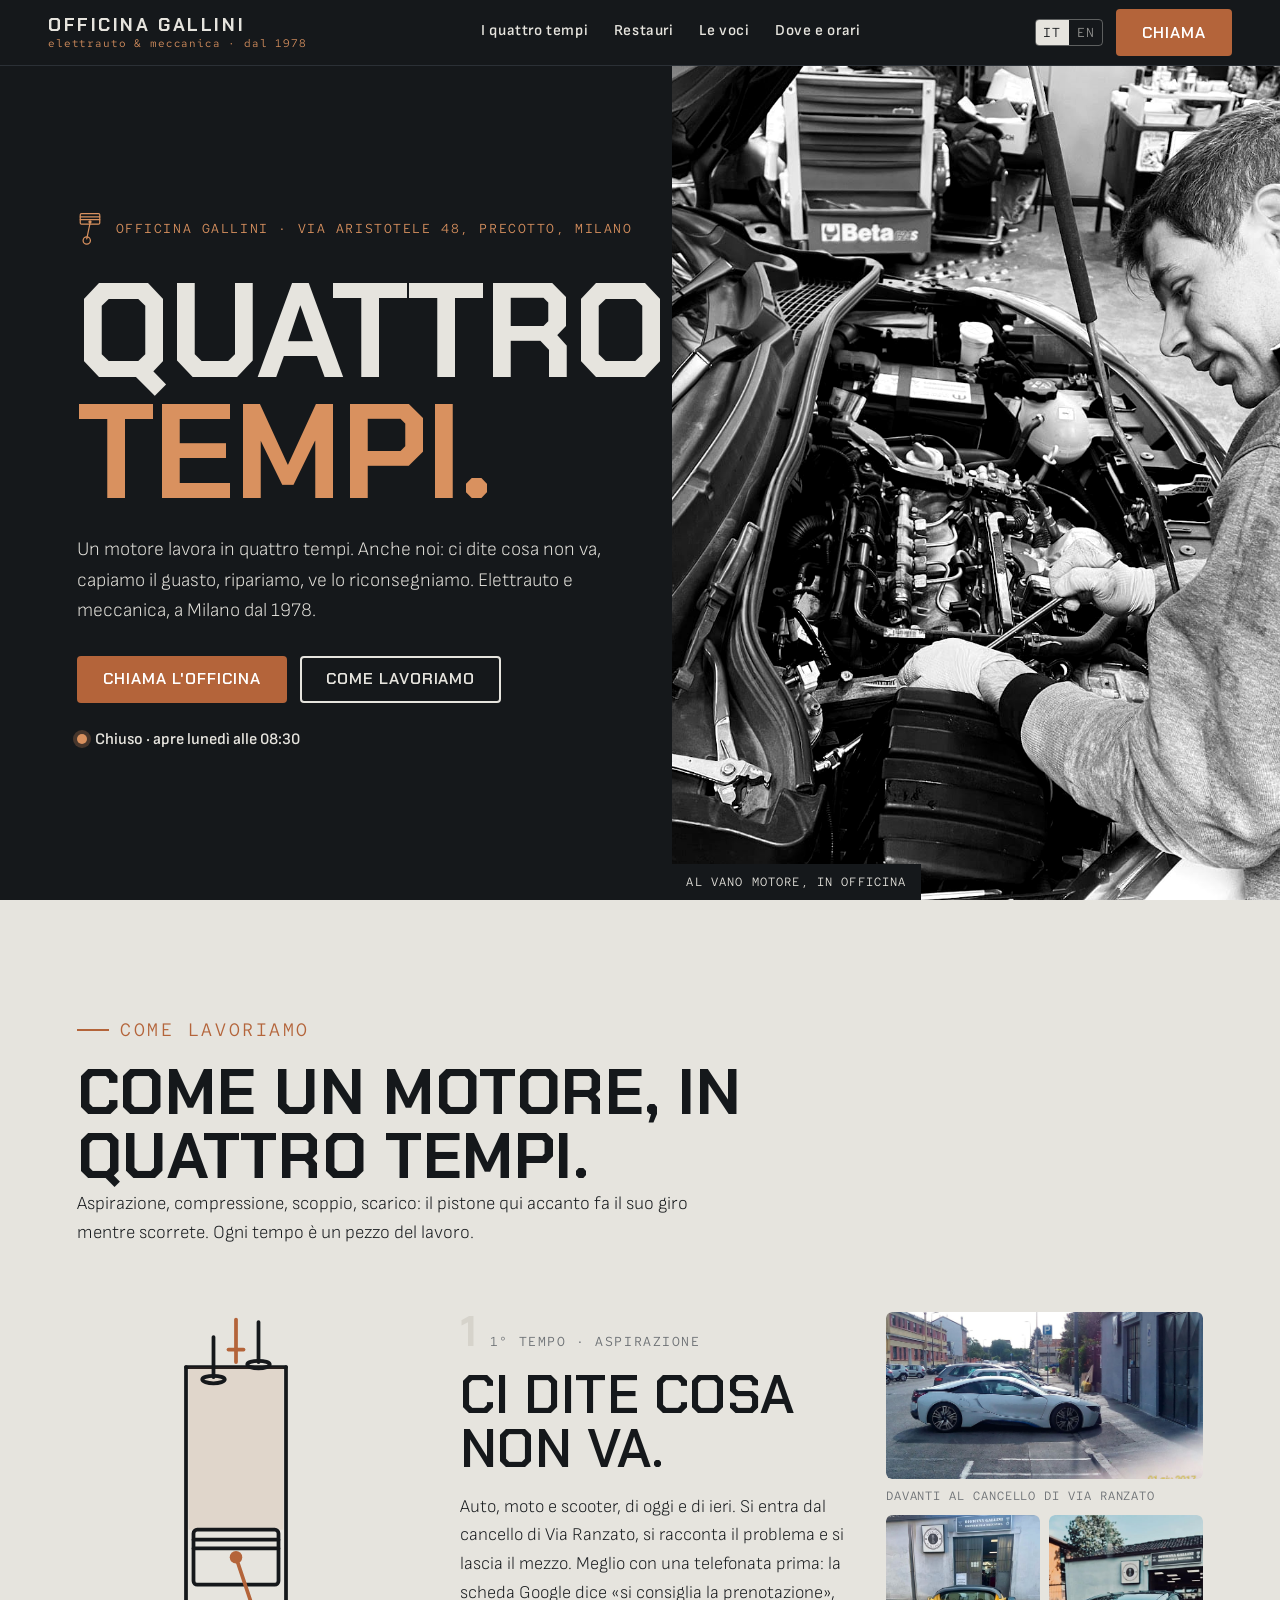
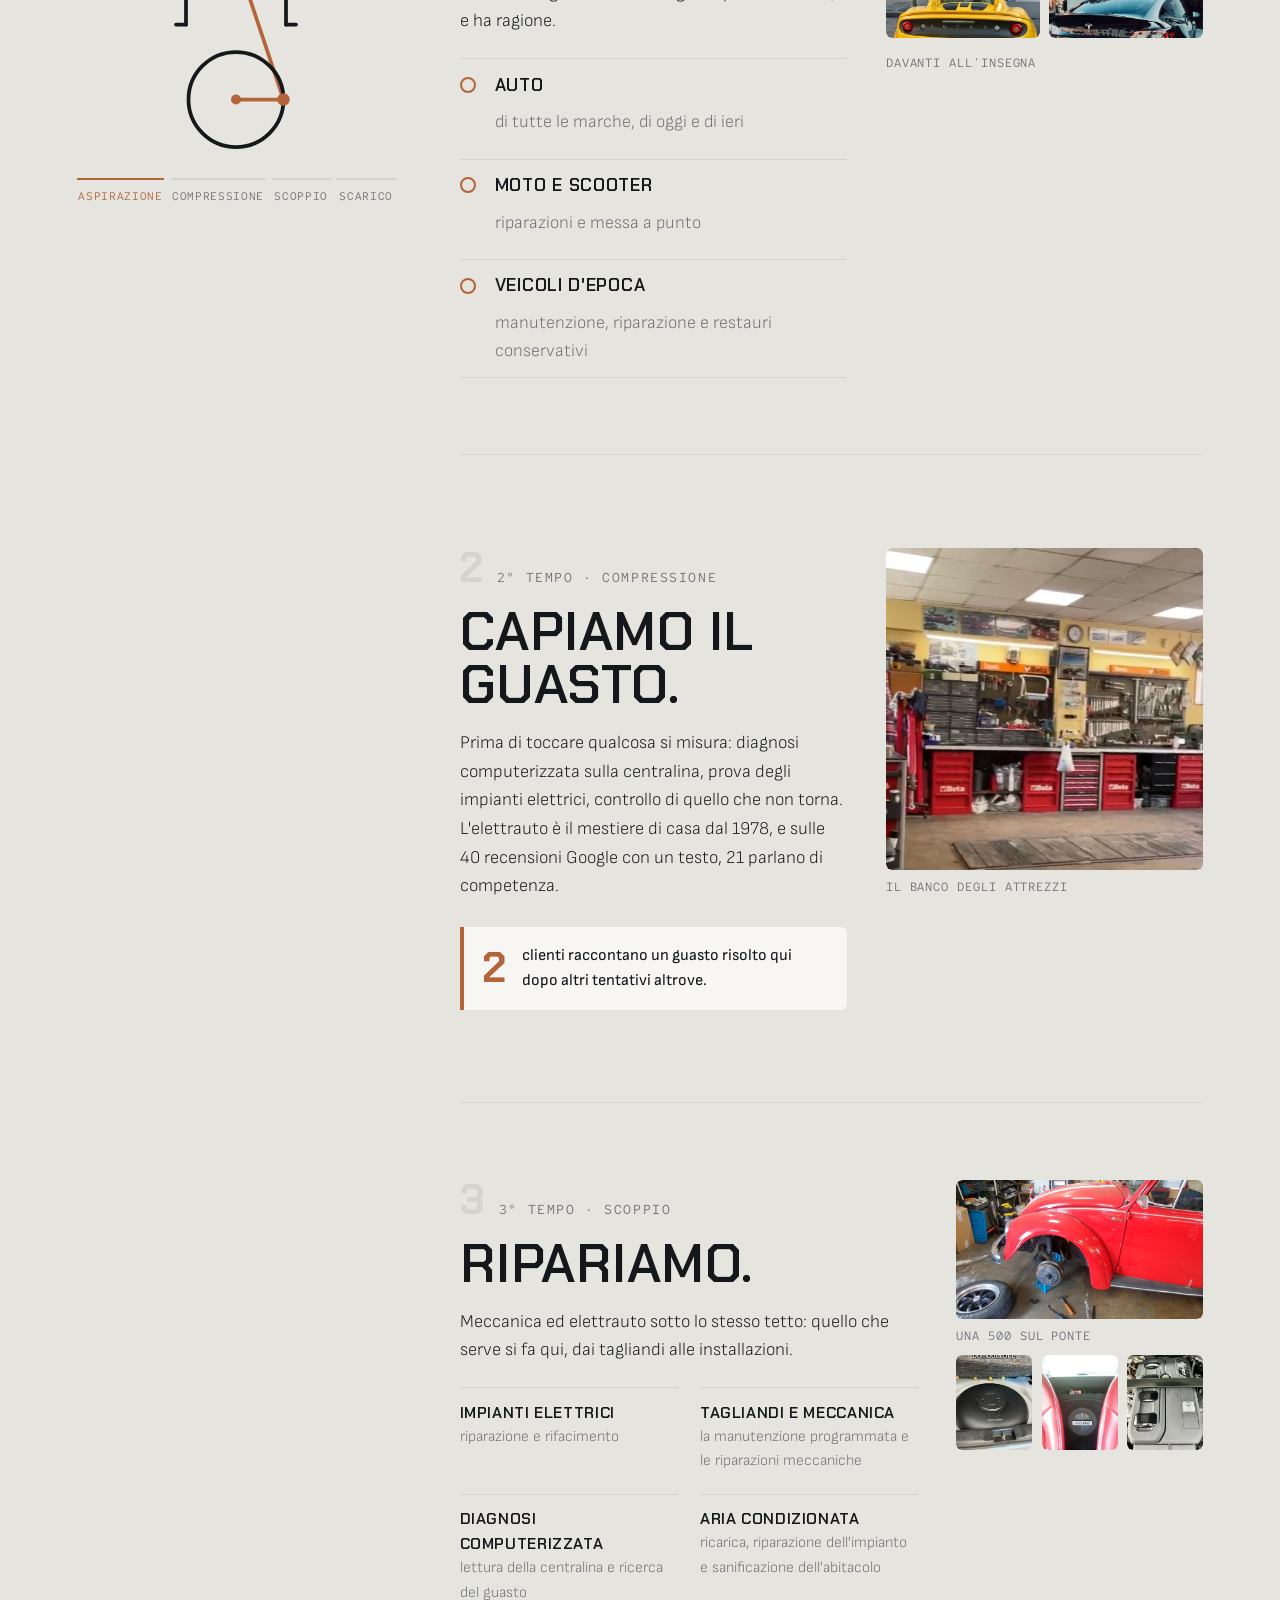
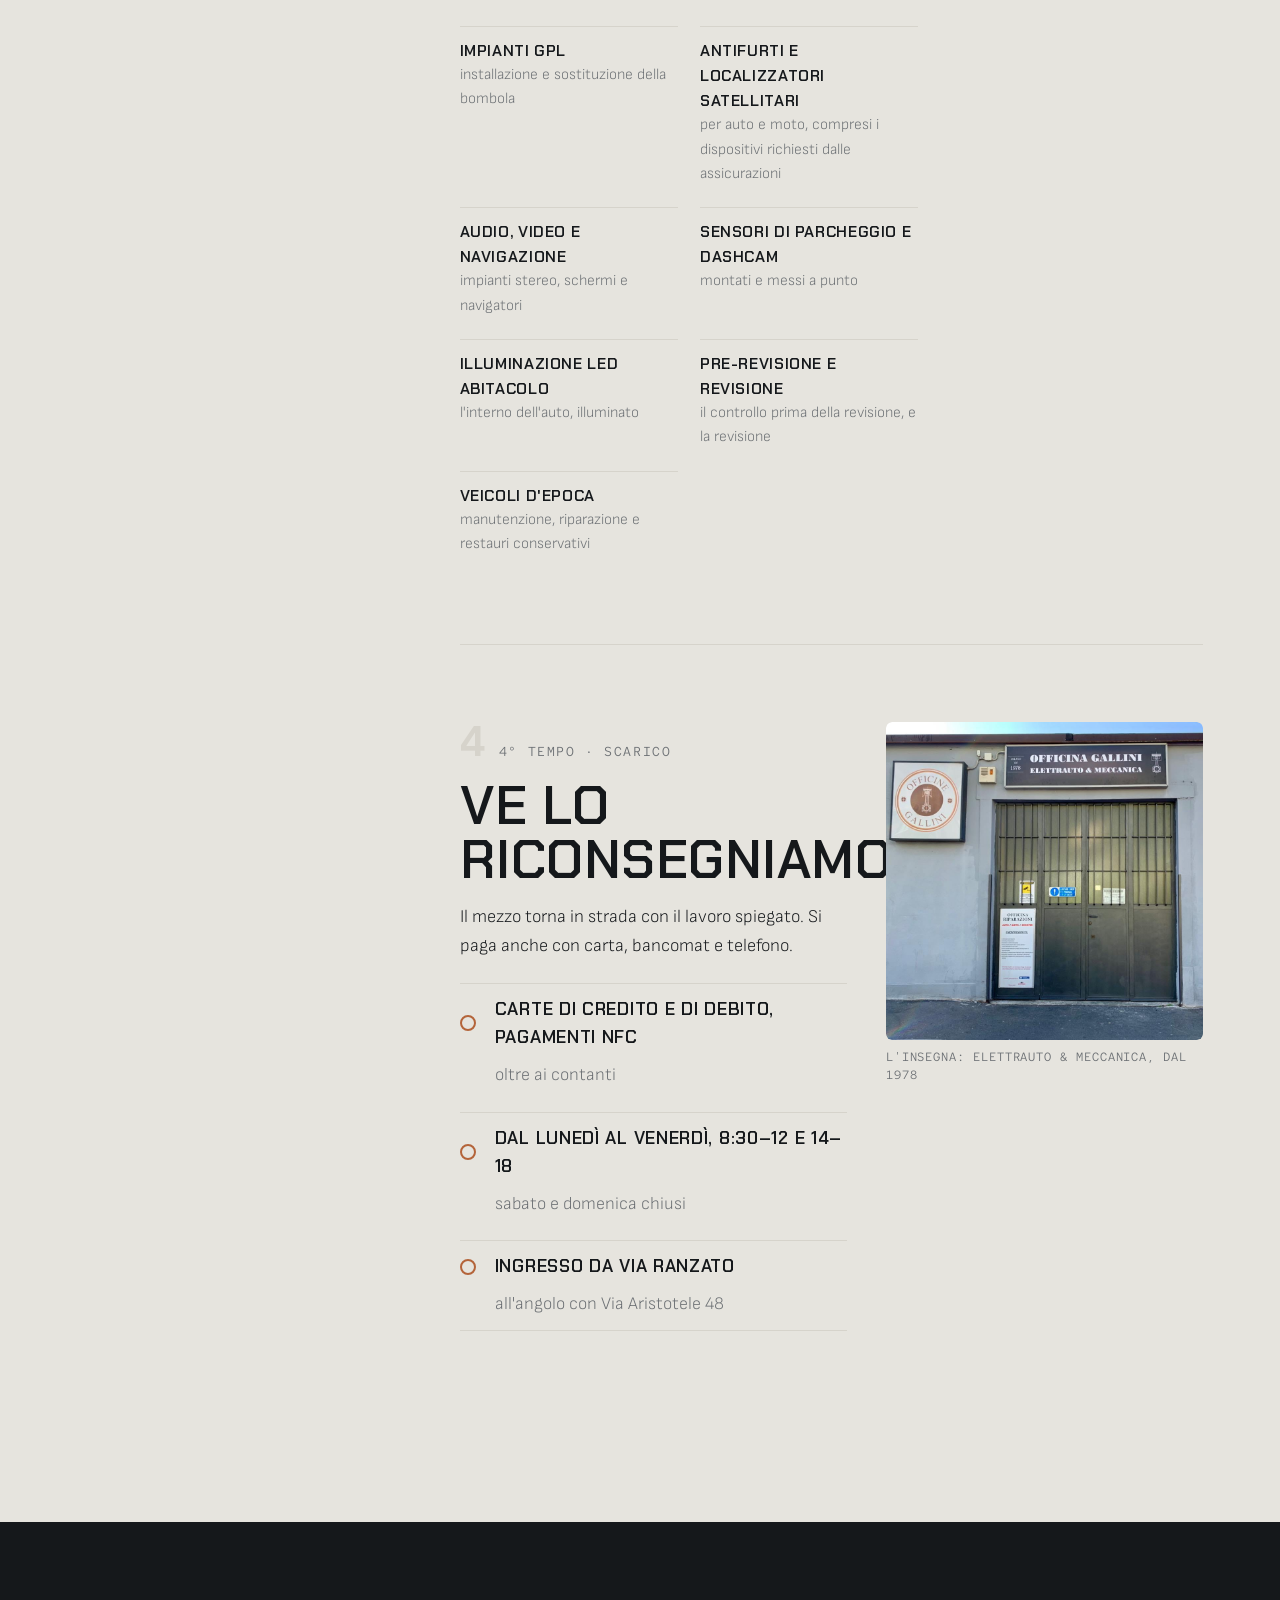
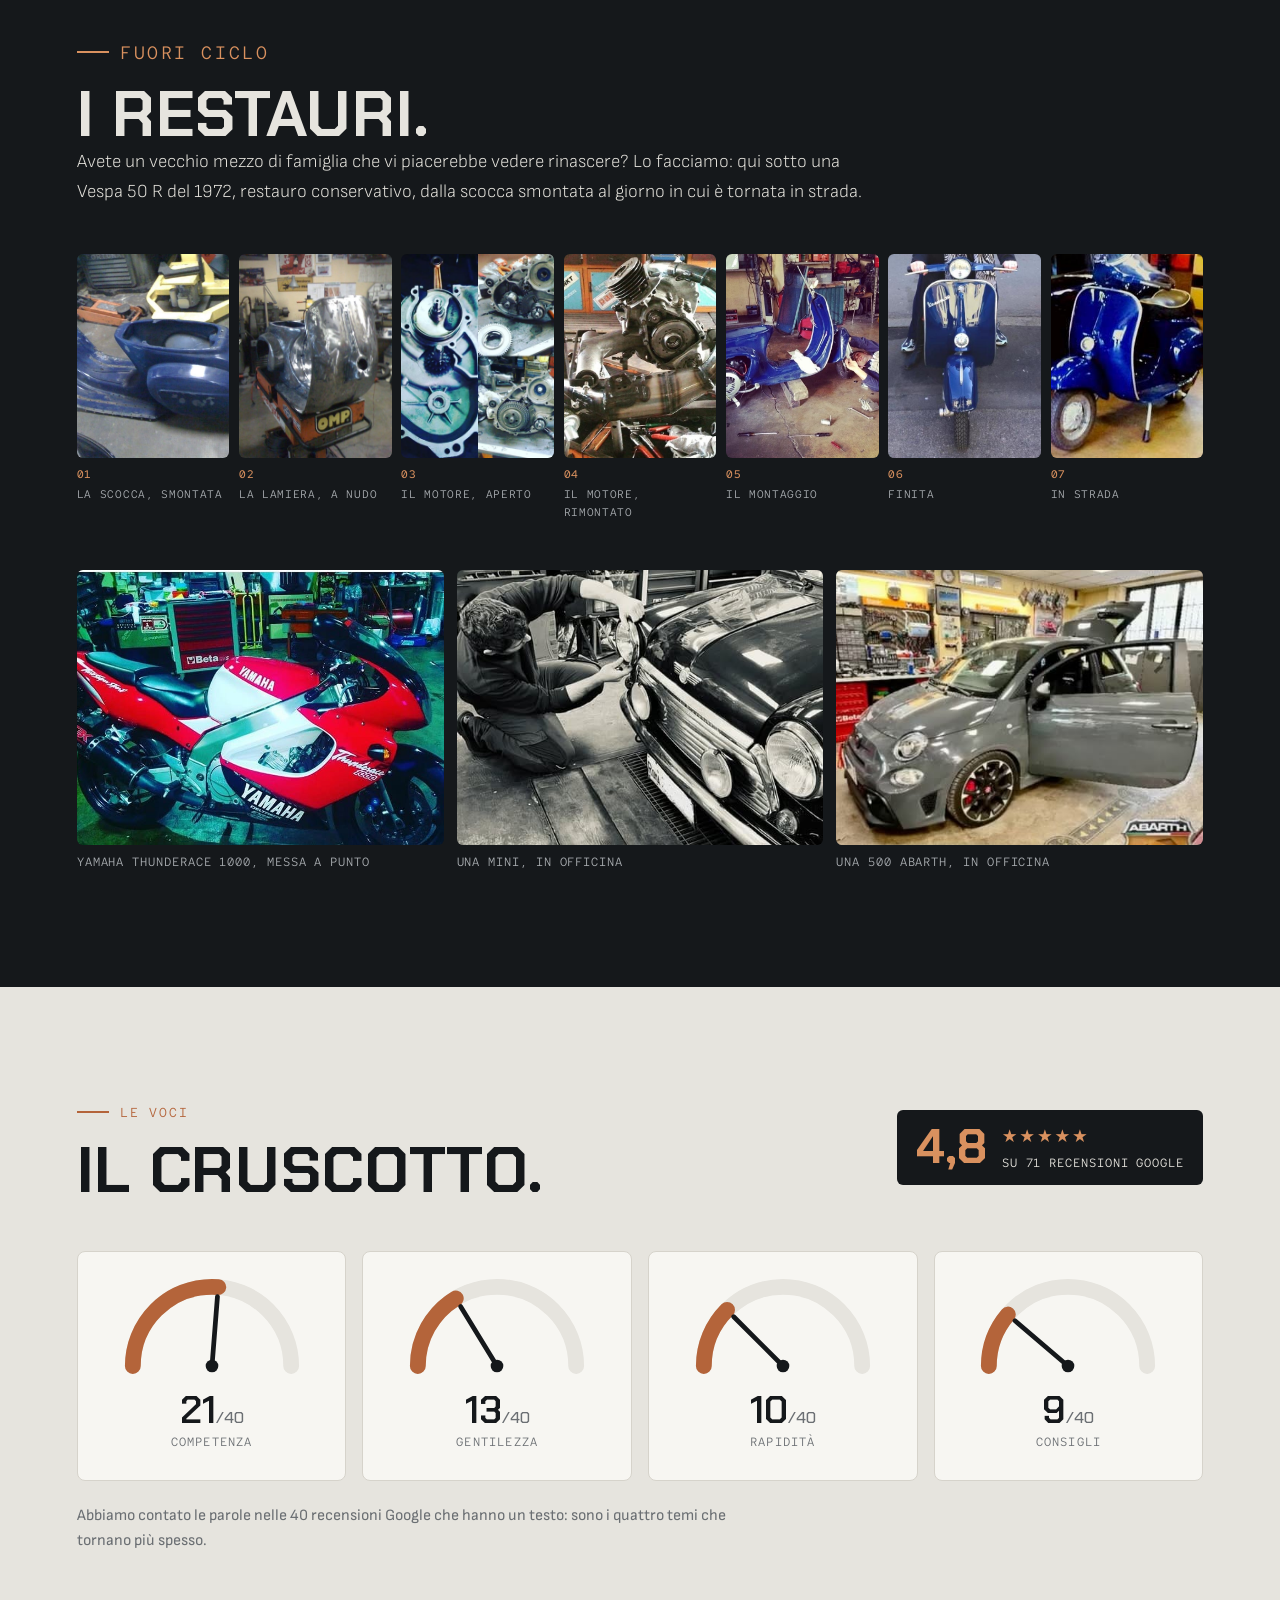
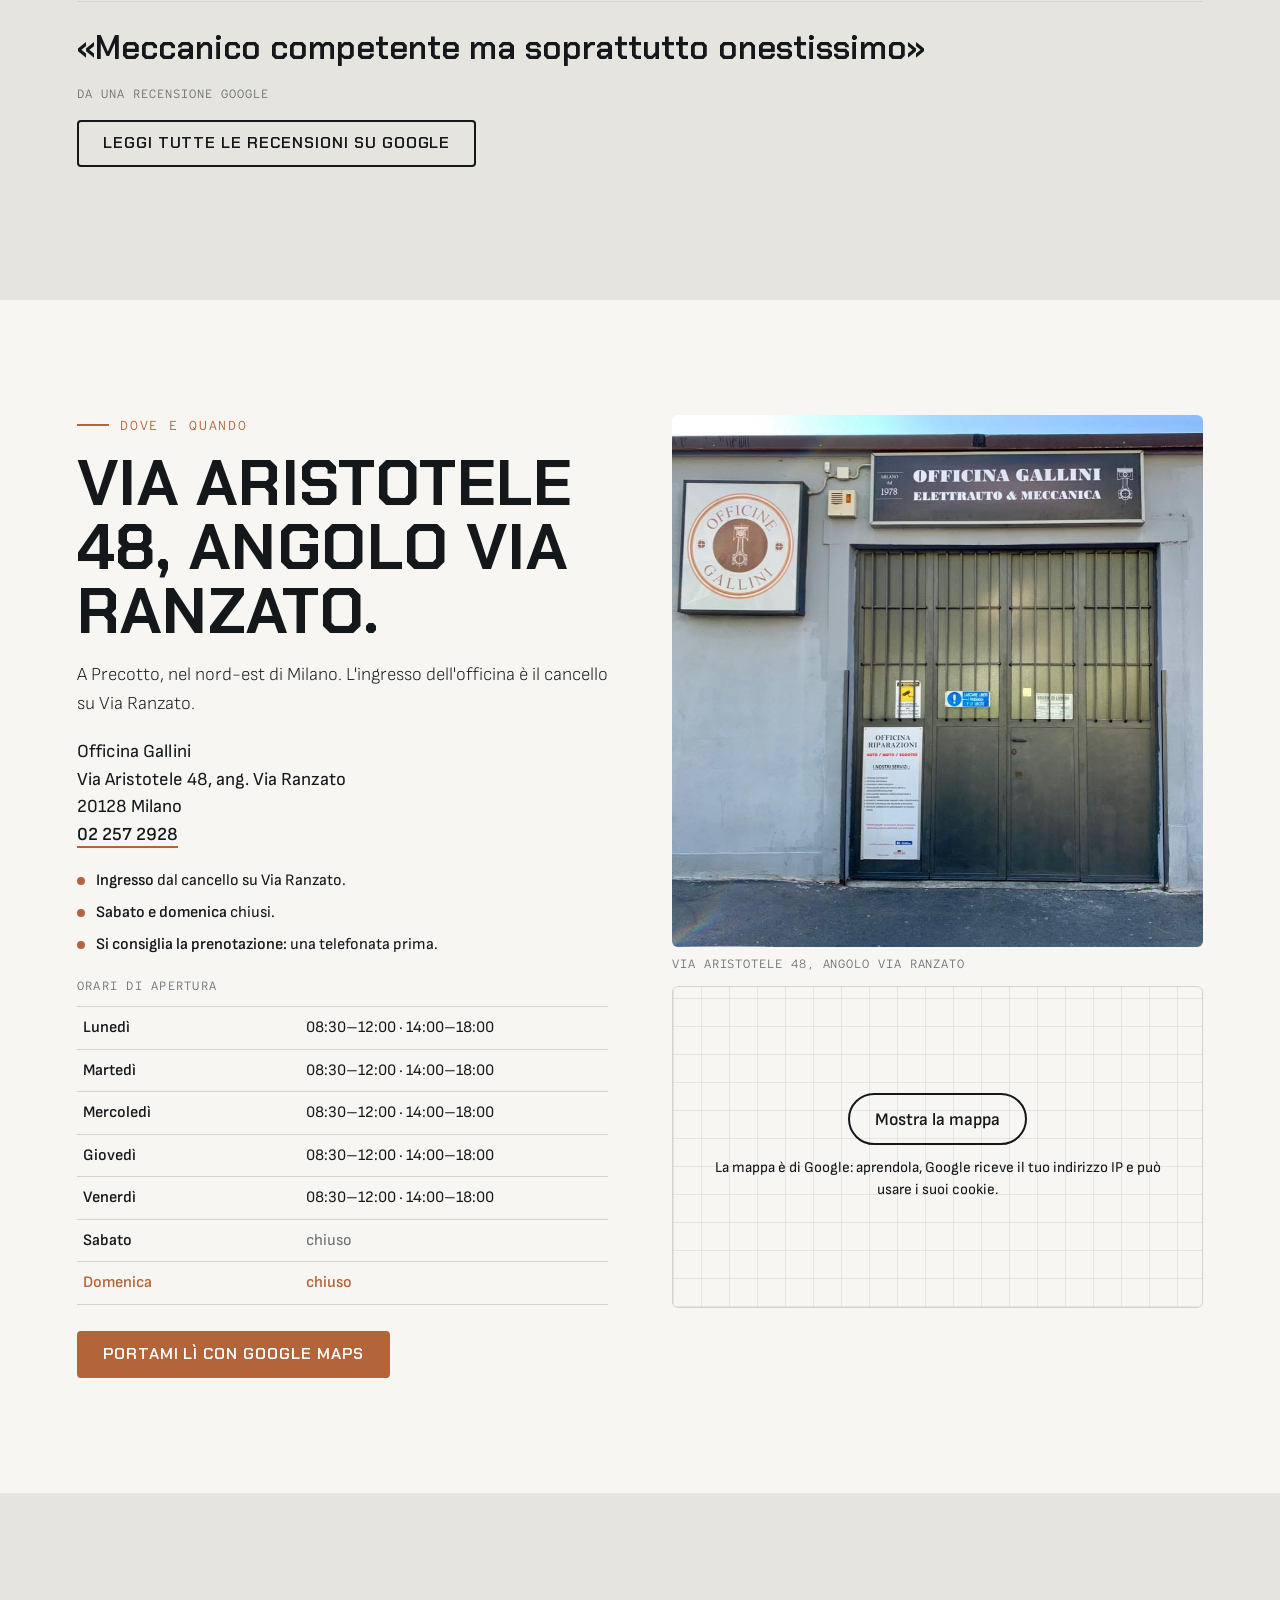
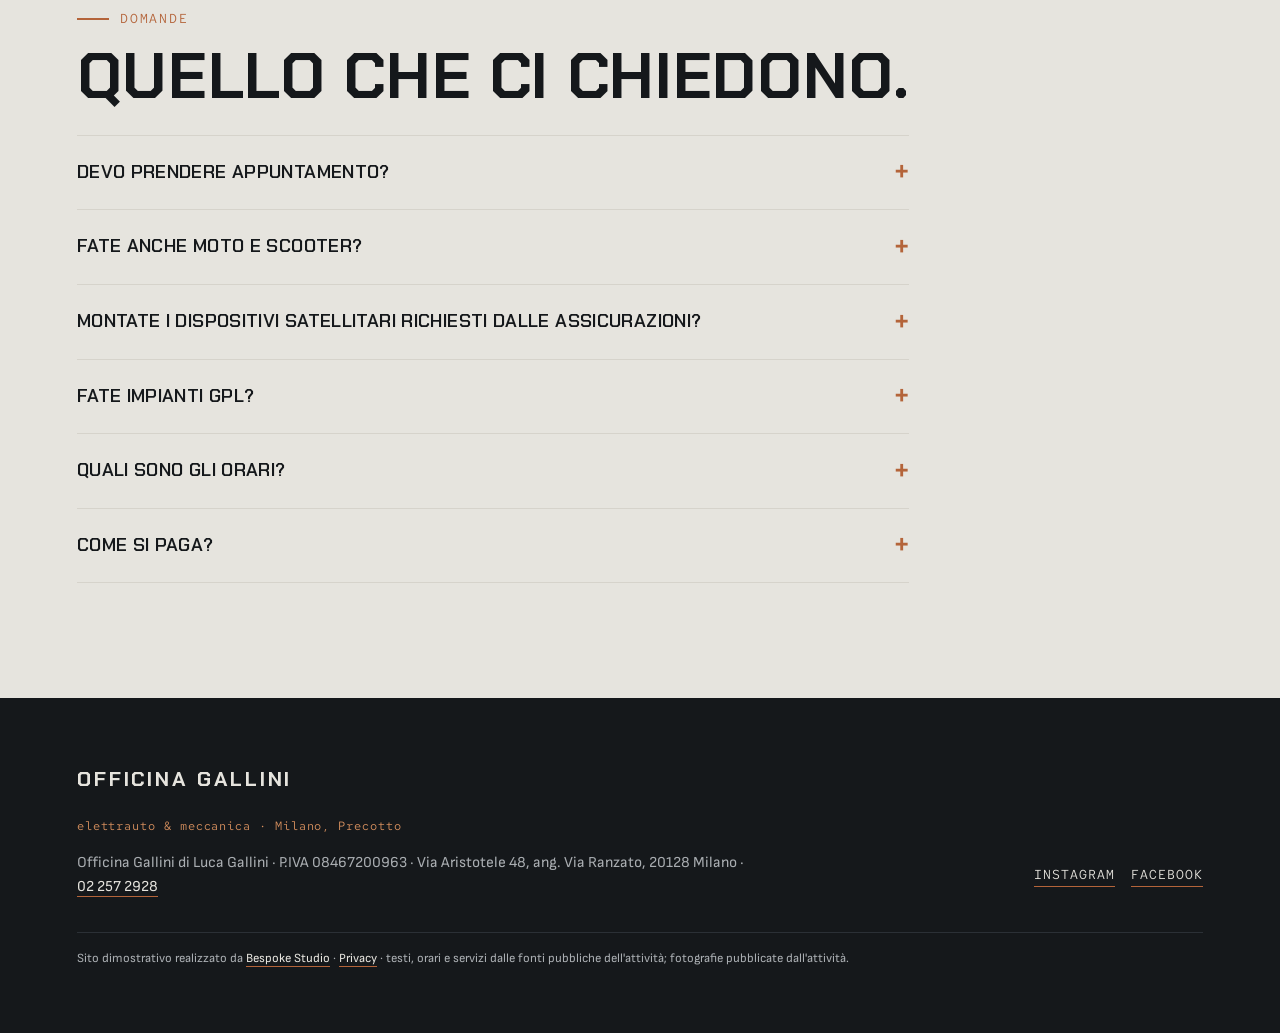
==== commit 111838d4: "Privacy e pulizia: caratteri sul sito, mappa al clic, informativa, noindex - caratteri copiati nel s" ====
--- a/index.html
+++ b/index.html
@@ -3,6 +3,7 @@
 <head>
 <meta charset="utf-8">
 <meta name="viewport" content="width=device-width, initial-scale=1">
+<meta name="robots" content="noindex">
 <title>Officina Gallini — elettrauto e meccanica a Milano Precotto, dal 1978</title>
 <meta name="description" content="Officina Gallini, elettrauto e meccanica a Milano Precotto dal 1978: diagnosi computerizzata, impianti elettrici, tagliandi, aria condizionata, GPL, antifurti satellitari, audio e navigazione, restauri di veicoli d'epoca. Via Aristotele 48, ingresso da Via Ranzato.">
 <link rel="canonical" href="https://rotenzark.github.io/officina-gallini/">
@@ -20,12 +21,63 @@
 <link rel="icon" href="img/favicon.svg" type="image/svg+xml">
 <link rel="icon" href="img/favicon-32.png" sizes="32x32" type="image/png">
 <link rel="apple-touch-icon" href="img/apple-touch-icon.png">
-<link rel="preconnect" href="https://fonts.googleapis.com">
-<link rel="preconnect" href="https://fonts.gstatic.com" crossorigin>
-<link href="https://fonts.googleapis.com/css2?family=Chakra+Petch:wght@500;600;700&family=Red+Hat+Mono:wght@400;500&family=Sofia+Sans:wght@300;400;600&display=swap" rel="stylesheet">
+<link rel="stylesheet" href="fonts/fonts.css?v=1">
 <link rel="stylesheet" href="css/styles.css?v=1">
 <script type="application/ld+json">
-{"@context":"https://schema.org","@type":"AutoRepair","name":"Officina Gallini","alternateName":"Officina Gallini di Luca Gallini","image":"https://rotenzark.github.io/officina-gallini/img/og.jpg","url":"https://rotenzark.github.io/officina-gallini/","telephone":"+39022572928","foundingDate":"1978","address":{"@type":"PostalAddress","streetAddress":"Via Aristotele 48, angolo Via Ranzato","addressLocality":"Milano","postalCode":"20128","addressRegion":"MI","addressCountry":"IT"},"geo":{"@type":"GeoCoordinates","latitude":45.5088,"longitude":9.2256},"openingHoursSpecification":[{"@type":"OpeningHoursSpecification","dayOfWeek":["Monday","Tuesday","Wednesday","Thursday","Friday"],"opens":"08:30","closes":"12:00"},{"@type":"OpeningHoursSpecification","dayOfWeek":["Monday","Tuesday","Wednesday","Thursday","Friday"],"opens":"14:00","closes":"18:00"}],"aggregateRating":{"@type":"AggregateRating","ratingValue":"4.8","reviewCount":"71"},"paymentAccepted":"Cash, Credit Card, Debit Card, NFC","sameAs":["https://www.instagram.com/officinegallini/","https://www.facebook.com/officinegallini/"]}
+{
+  "@context": "https://schema.org",
+  "@type": "AutoRepair",
+  "name": "Officina Gallini",
+  "alternateName": "Officina Gallini di Luca Gallini",
+  "image": "https://rotenzark.github.io/officina-gallini/img/og.jpg",
+  "url": "https://rotenzark.github.io/officina-gallini/",
+  "telephone": "+39022572928",
+  "foundingDate": "1978",
+  "address": {
+    "@type": "PostalAddress",
+    "streetAddress": "Via Aristotele 48, angolo Via Ranzato",
+    "addressLocality": "Milano",
+    "postalCode": "20128",
+    "addressRegion": "MI",
+    "addressCountry": "IT"
+  },
+  "geo": {
+    "@type": "GeoCoordinates",
+    "latitude": 45.5088,
+    "longitude": 9.2256
+  },
+  "openingHoursSpecification": [
+    {
+      "@type": "OpeningHoursSpecification",
+      "dayOfWeek": [
+        "Monday",
+        "Tuesday",
+        "Wednesday",
+        "Thursday",
+        "Friday"
+      ],
+      "opens": "08:30",
+      "closes": "12:00"
+    },
+    {
+      "@type": "OpeningHoursSpecification",
+      "dayOfWeek": [
+        "Monday",
+        "Tuesday",
+        "Wednesday",
+        "Thursday",
+        "Friday"
+      ],
+      "opens": "14:00",
+      "closes": "18:00"
+    }
+  ],
+  "paymentAccepted": "Cash, Credit Card, Debit Card, NFC",
+  "sameAs": [
+    "https://www.instagram.com/officinegallini/",
+    "https://www.facebook.com/officinegallini/"
+  ]
+}
 </script>
 <script type="application/ld+json">
 {"@context":"https://schema.org","@type":"FAQPage","mainEntity":[
@@ -313,7 +365,7 @@
           <figcaption data-i18n="d.cap">Via Aristotele 48, angolo Via Ranzato</figcaption>
         </figure>
         <div class="dove__mappa" id="mappa">
-          <iframe src="https://www.google.com/maps?q=Officina+Gallini,+Via+Aristotele+48,+20128+Milano&amp;output=embed" title="Mappa: Officina Gallini, Via Aristotele 48, Milano" data-i18n-title="d.mappa" allowfullscreen referrerpolicy="no-referrer-when-downgrade"></iframe>
+          <div class="mappa-clic" data-mappa-clic style="--mappa-h: 320px"><template><iframe src="https://www.google.com/maps?q=Officina+Gallini,+Via+Aristotele+48,+20128+Milano&amp;output=embed" title="Mappa: Officina Gallini, Via Aristotele 48, Milano" data-i18n-title="d.mappa" allowfullscreen referrerpolicy="no-referrer-when-downgrade"></iframe></template><div class="mappa-clic__velo"><a class="mappa-clic__btn" href="https://www.google.com/maps/search/Officina+Gallini+Via+Aristotele+48+Milano" target="_blank" rel="noopener">Mostra la mappa</a><p class="mappa-clic__nota">La mappa è di Google: aprendola, Google riceve il tuo indirizzo IP e può usare i suoi cookie.</p></div></div>
         </div>
       </div>
     </div>
@@ -344,7 +396,7 @@
     <p class="piede__d" data-i18n="piede.d">Officina Gallini di Luca Gallini · P.IVA 08467200963 · Via Aristotele 48, ang. Via Ranzato, 20128 Milano · <a href="tel:+39022572928">02 257 2928</a></p>
   </div>
   <p class="piede__soc"><a href="https://www.instagram.com/officinegallini/" target="_blank" rel="noopener">Instagram</a><a href="https://www.facebook.com/officinegallini/" target="_blank" rel="noopener">Facebook</a></p>
-  <p class="piede__b" data-i18n="piede.b">Sito dimostrativo realizzato da <a href="https://bespokestud.io" target="_blank" rel="noopener">Bespoke Studio</a> · testi, orari e servizi dalle fonti pubbliche dell'attività; fotografie pubblicate dall'attività.</p>
+  <p class="piede__b" data-i18n="piede.b">Sito dimostrativo realizzato da <a href="https://bespokestud.io" target="_blank" rel="noopener">Bespoke Studio</a> · <a href="privacy.html">Privacy</a> · testi, orari e servizi dalle fonti pubbliche dell'attività; fotografie pubblicate dall'attività.</p>
 </footer>
 
 <div class="barra" id="actionBar">
@@ -362,5 +414,6 @@
 <script src="https://cdn.jsdelivr.net/npm/gsap@3.12.5/dist/gsap.min.js"></script>
 <script src="https://cdn.jsdelivr.net/npm/gsap@3.12.5/dist/ScrollTrigger.min.js"></script>
 <script src="js/main.js?v=1"></script>
+<script src="js/mappa-clic.js?v=1" defer></script>
 </body>
 </html>
--- a/fonts/fonts.css
+++ b/fonts/fonts.css
@@ -0,0 +1,280 @@
+/* Caratteri ospitati sul sito: nessuna richiesta a Google Fonts o Fontshare (giro privacy 1/10/2026). Licenze in LICENSE.txt. */
+/* thai */
+@font-face {
+  font-family: 'Chakra Petch';
+  font-style: normal;
+  font-weight: 500;
+  font-display: swap;
+  src: url(chakrapetch-v13-cIflMapbsEk7TDLdtEz1BwkebIl1U5_F7AY.woff2) format('woff2');
+  unicode-range: U+02D7, U+0303, U+0331, U+0E01-0E5B, U+200C-200D, U+25CC;
+}
+/* vietnamese */
+@font-face {
+  font-family: 'Chakra Petch';
+  font-style: normal;
+  font-weight: 500;
+  font-display: swap;
+  src: url(chakrapetch-v13-cIflMapbsEk7TDLdtEz1BwkebIl1SJ_F7AY.woff2) format('woff2');
+  unicode-range: U+0102-0103, U+0110-0111, U+0128-0129, U+0168-0169, U+01A0-01A1, U+01AF-01B0, U+0300-0301, U+0303-0304, U+0308-0309, U+0323, U+0329, U+1EA0-1EF9, U+20AB;
+}
+/* latin-ext */
+@font-face {
+  font-family: 'Chakra Petch';
+  font-style: normal;
+  font-weight: 500;
+  font-display: swap;
+  src: url(chakrapetch-v13-cIflMapbsEk7TDLdtEz1BwkebIl1SZ_F7AY.woff2) format('woff2');
+  unicode-range: U+0100-02BA, U+02BD-02C5, U+02C7-02CC, U+02CE-02D7, U+02DD-02FF, U+0304, U+0308, U+0329, U+1D00-1DBF, U+1E00-1E9F, U+1EF2-1EFF, U+2020, U+20A0-20AB, U+20AD-20C0, U+2113, U+2C60-2C7F, U+A720-A7FF;
+}
+/* latin */
+@font-face {
+  font-family: 'Chakra Petch';
+  font-style: normal;
+  font-weight: 500;
+  font-display: swap;
+  src: url(chakrapetch-v13-cIflMapbsEk7TDLdtEz1BwkebIl1R5_F.woff2) format('woff2');
+  unicode-range: U+0000-00FF, U+0131, U+0152-0153, U+02BB-02BC, U+02C6, U+02DA, U+02DC, U+0304, U+0308, U+0329, U+2000-206F, U+20AC, U+2122, U+2191, U+2193, U+2212, U+2215, U+FEFF, U+FFFD;
+}
+/* thai */
+@font-face {
+  font-family: 'Chakra Petch';
+  font-style: normal;
+  font-weight: 600;
+  font-display: swap;
+  src: url(chakrapetch-v13-cIflMapbsEk7TDLdtEz1BwkeQI51U5_F7AY.woff2) format('woff2');
+  unicode-range: U+02D7, U+0303, U+0331, U+0E01-0E5B, U+200C-200D, U+25CC;
+}
+/* vietnamese */
+@font-face {
+  font-family: 'Chakra Petch';
+  font-style: normal;
+  font-weight: 600;
+  font-display: swap;
+  src: url(chakrapetch-v13-cIflMapbsEk7TDLdtEz1BwkeQI51SJ_F7AY.woff2) format('woff2');
+  unicode-range: U+0102-0103, U+0110-0111, U+0128-0129, U+0168-0169, U+01A0-01A1, U+01AF-01B0, U+0300-0301, U+0303-0304, U+0308-0309, U+0323, U+0329, U+1EA0-1EF9, U+20AB;
+}
+/* latin-ext */
+@font-face {
+  font-family: 'Chakra Petch';
+  font-style: normal;
+  font-weight: 600;
+  font-display: swap;
+  src: url(chakrapetch-v13-cIflMapbsEk7TDLdtEz1BwkeQI51SZ_F7AY.woff2) format('woff2');
+  unicode-range: U+0100-02BA, U+02BD-02C5, U+02C7-02CC, U+02CE-02D7, U+02DD-02FF, U+0304, U+0308, U+0329, U+1D00-1DBF, U+1E00-1E9F, U+1EF2-1EFF, U+2020, U+20A0-20AB, U+20AD-20C0, U+2113, U+2C60-2C7F, U+A720-A7FF;
+}
+/* latin */
+@font-face {
+  font-family: 'Chakra Petch';
+  font-style: normal;
+  font-weight: 600;
+  font-display: swap;
+  src: url(chakrapetch-v13-cIflMapbsEk7TDLdtEz1BwkeQI51R5_F.woff2) format('woff2');
+  unicode-range: U+0000-00FF, U+0131, U+0152-0153, U+02BB-02BC, U+02C6, U+02DA, U+02DC, U+0304, U+0308, U+0329, U+2000-206F, U+20AC, U+2122, U+2191, U+2193, U+2212, U+2215, U+FEFF, U+FFFD;
+}
+/* thai */
+@font-face {
+  font-family: 'Chakra Petch';
+  font-style: normal;
+  font-weight: 700;
+  font-display: swap;
+  src: url(chakrapetch-v13-cIflMapbsEk7TDLdtEz1BwkeJI91U5_F7AY.woff2) format('woff2');
+  unicode-range: U+02D7, U+0303, U+0331, U+0E01-0E5B, U+200C-200D, U+25CC;
+}
+/* vietnamese */
+@font-face {
+  font-family: 'Chakra Petch';
+  font-style: normal;
+  font-weight: 700;
+  font-display: swap;
+  src: url(chakrapetch-v13-cIflMapbsEk7TDLdtEz1BwkeJI91SJ_F7AY.woff2) format('woff2');
+  unicode-range: U+0102-0103, U+0110-0111, U+0128-0129, U+0168-0169, U+01A0-01A1, U+01AF-01B0, U+0300-0301, U+0303-0304, U+0308-0309, U+0323, U+0329, U+1EA0-1EF9, U+20AB;
+}
+/* latin-ext */
+@font-face {
+  font-family: 'Chakra Petch';
+  font-style: normal;
+  font-weight: 700;
+  font-display: swap;
+  src: url(chakrapetch-v13-cIflMapbsEk7TDLdtEz1BwkeJI91SZ_F7AY.woff2) format('woff2');
+  unicode-range: U+0100-02BA, U+02BD-02C5, U+02C7-02CC, U+02CE-02D7, U+02DD-02FF, U+0304, U+0308, U+0329, U+1D00-1DBF, U+1E00-1E9F, U+1EF2-1EFF, U+2020, U+20A0-20AB, U+20AD-20C0, U+2113, U+2C60-2C7F, U+A720-A7FF;
+}
+/* latin */
+@font-face {
+  font-family: 'Chakra Petch';
+  font-style: normal;
+  font-weight: 700;
+  font-display: swap;
+  src: url(chakrapetch-v13-cIflMapbsEk7TDLdtEz1BwkeJI91R5_F.woff2) format('woff2');
+  unicode-range: U+0000-00FF, U+0131, U+0152-0153, U+02BB-02BC, U+02C6, U+02DA, U+02DC, U+0304, U+0308, U+0329, U+2000-206F, U+20AC, U+2122, U+2191, U+2193, U+2212, U+2215, U+FEFF, U+FFFD;
+}
+/* latin-ext */
+@font-face {
+  font-family: 'Red Hat Mono';
+  font-style: normal;
+  font-weight: 400;
+  font-display: swap;
+  src: url(redhatmono-v16-jVyN7nDnA2uf2zVvFAhhzEsUVuxSzgw.woff2) format('woff2');
+  unicode-range: U+0100-02BA, U+02BD-02C5, U+02C7-02CC, U+02CE-02D7, U+02DD-02FF, U+0304, U+0308, U+0329, U+1D00-1DBF, U+1E00-1E9F, U+1EF2-1EFF, U+2020, U+20A0-20AB, U+20AD-20C0, U+2113, U+2C60-2C7F, U+A720-A7FF;
+}
+/* latin */
+@font-face {
+  font-family: 'Red Hat Mono';
+  font-style: normal;
+  font-weight: 400;
+  font-display: swap;
+  src: url(redhatmono-v16-jVyN7nDnA2uf2zVvFAhhzEsUWOxS.woff2) format('woff2');
+  unicode-range: U+0000-00FF, U+0131, U+0152-0153, U+02BB-02BC, U+02C6, U+02DA, U+02DC, U+0304, U+0308, U+0329, U+2000-206F, U+20AC, U+2122, U+2191, U+2193, U+2212, U+2215, U+FEFF, U+FFFD;
+}
+/* latin-ext */
+@font-face {
+  font-family: 'Red Hat Mono';
+  font-style: normal;
+  font-weight: 500;
+  font-display: swap;
+  src: url(redhatmono-v16-jVyN7nDnA2uf2zVvFAhhzEsUVuxSzgw.woff2) format('woff2');
+  unicode-range: U+0100-02BA, U+02BD-02C5, U+02C7-02CC, U+02CE-02D7, U+02DD-02FF, U+0304, U+0308, U+0329, U+1D00-1DBF, U+1E00-1E9F, U+1EF2-1EFF, U+2020, U+20A0-20AB, U+20AD-20C0, U+2113, U+2C60-2C7F, U+A720-A7FF;
+}
+/* latin */
+@font-face {
+  font-family: 'Red Hat Mono';
+  font-style: normal;
+  font-weight: 500;
+  font-display: swap;
+  src: url(redhatmono-v16-jVyN7nDnA2uf2zVvFAhhzEsUWOxS.woff2) format('woff2');
+  unicode-range: U+0000-00FF, U+0131, U+0152-0153, U+02BB-02BC, U+02C6, U+02DA, U+02DC, U+0304, U+0308, U+0329, U+2000-206F, U+20AC, U+2122, U+2191, U+2193, U+2212, U+2215, U+FEFF, U+FFFD;
+}
+/* cyrillic-ext */
+@font-face {
+  font-family: 'Sofia Sans';
+  font-style: normal;
+  font-weight: 300;
+  font-display: swap;
+  src: url(sofiasans-v20-Yq6R-LCVXSLy9uPBwlATrOx6kigt.woff2) format('woff2');
+  unicode-range: U+0460-052F, U+1C80-1C8A, U+20B4, U+2DE0-2DFF, U+A640-A69F, U+FE2E-FE2F;
+}
+/* cyrillic */
+@font-face {
+  font-family: 'Sofia Sans';
+  font-style: normal;
+  font-weight: 300;
+  font-display: swap;
+  src: url(sofiasans-v20-Yq6R-LCVXSLy9uPBwlATrOV6kigt.woff2) format('woff2');
+  unicode-range: U+0301, U+0400-045F, U+0490-0491, U+04B0-04B1, U+2116;
+}
+/* greek */
+@font-face {
+  font-family: 'Sofia Sans';
+  font-style: normal;
+  font-weight: 300;
+  font-display: swap;
+  src: url(sofiasans-v20-Yq6R-LCVXSLy9uPBwlATrOJ6kigt.woff2) format('woff2');
+  unicode-range: U+0370-0377, U+037A-037F, U+0384-038A, U+038C, U+038E-03A1, U+03A3-03FF;
+}
+/* latin-ext */
+@font-face {
+  font-family: 'Sofia Sans';
+  font-style: normal;
+  font-weight: 300;
+  font-display: swap;
+  src: url(sofiasans-v20-Yq6R-LCVXSLy9uPBwlATrO96kigt.woff2) format('woff2');
+  unicode-range: U+0100-02BA, U+02BD-02C5, U+02C7-02CC, U+02CE-02D7, U+02DD-02FF, U+0304, U+0308, U+0329, U+1D00-1DBF, U+1E00-1E9F, U+1EF2-1EFF, U+2020, U+20A0-20AB, U+20AD-20C0, U+2113, U+2C60-2C7F, U+A720-A7FF;
+}
+/* latin */
+@font-face {
+  font-family: 'Sofia Sans';
+  font-style: normal;
+  font-weight: 300;
+  font-display: swap;
+  src: url(sofiasans-v20-Yq6R-LCVXSLy9uPBwlATrOF6kg.woff2) format('woff2');
+  unicode-range: U+0000-00FF, U+0131, U+0152-0153, U+02BB-02BC, U+02C6, U+02DA, U+02DC, U+0304, U+0308, U+0329, U+2000-206F, U+20AC, U+2122, U+2191, U+2193, U+2212, U+2215, U+FEFF, U+FFFD;
+}
+/* cyrillic-ext */
+@font-face {
+  font-family: 'Sofia Sans';
+  font-style: normal;
+  font-weight: 400;
+  font-display: swap;
+  src: url(sofiasans-v20-Yq6R-LCVXSLy9uPBwlATrOx6kigt.woff2) format('woff2');
+  unicode-range: U+0460-052F, U+1C80-1C8A, U+20B4, U+2DE0-2DFF, U+A640-A69F, U+FE2E-FE2F;
+}
+/* cyrillic */
+@font-face {
+  font-family: 'Sofia Sans';
+  font-style: normal;
+  font-weight: 400;
+  font-display: swap;
+  src: url(sofiasans-v20-Yq6R-LCVXSLy9uPBwlATrOV6kigt.woff2) format('woff2');
+  unicode-range: U+0301, U+0400-045F, U+0490-0491, U+04B0-04B1, U+2116;
+}
+/* greek */
+@font-face {
+  font-family: 'Sofia Sans';
+  font-style: normal;
+  font-weight: 400;
+  font-display: swap;
+  src: url(sofiasans-v20-Yq6R-LCVXSLy9uPBwlATrOJ6kigt.woff2) format('woff2');
+  unicode-range: U+0370-0377, U+037A-037F, U+0384-038A, U+038C, U+038E-03A1, U+03A3-03FF;
+}
+/* latin-ext */
+@font-face {
+  font-family: 'Sofia Sans';
+  font-style: normal;
+  font-weight: 400;
+  font-display: swap;
+  src: url(sofiasans-v20-Yq6R-LCVXSLy9uPBwlATrO96kigt.woff2) format('woff2');
+  unicode-range: U+0100-02BA, U+02BD-02C5, U+02C7-02CC, U+02CE-02D7, U+02DD-02FF, U+0304, U+0308, U+0329, U+1D00-1DBF, U+1E00-1E9F, U+1EF2-1EFF, U+2020, U+20A0-20AB, U+20AD-20C0, U+2113, U+2C60-2C7F, U+A720-A7FF;
+}
+/* latin */
+@font-face {
+  font-family: 'Sofia Sans';
+  font-style: normal;
+  font-weight: 400;
+  font-display: swap;
+  src: url(sofiasans-v20-Yq6R-LCVXSLy9uPBwlATrOF6kg.woff2) format('woff2');
+  unicode-range: U+0000-00FF, U+0131, U+0152-0153, U+02BB-02BC, U+02C6, U+02DA, U+02DC, U+0304, U+0308, U+0329, U+2000-206F, U+20AC, U+2122, U+2191, U+2193, U+2212, U+2215, U+FEFF, U+FFFD;
+}
+/* cyrillic-ext */
+@font-face {
+  font-family: 'Sofia Sans';
+  font-style: normal;
+  font-weight: 600;
+  font-display: swap;
+  src: url(sofiasans-v20-Yq6R-LCVXSLy9uPBwlATrOx6kigt.woff2) format('woff2');
+  unicode-range: U+0460-052F, U+1C80-1C8A, U+20B4, U+2DE0-2DFF, U+A640-A69F, U+FE2E-FE2F;
+}
+/* cyrillic */
+@font-face {
+  font-family: 'Sofia Sans';
+  font-style: normal;
+  font-weight: 600;
+  font-display: swap;
+  src: url(sofiasans-v20-Yq6R-LCVXSLy9uPBwlATrOV6kigt.woff2) format('woff2');
+  unicode-range: U+0301, U+0400-045F, U+0490-0491, U+04B0-04B1, U+2116;
+}
+/* greek */
+@font-face {
+  font-family: 'Sofia Sans';
+  font-style: normal;
+  font-weight: 600;
+  font-display: swap;
+  src: url(sofiasans-v20-Yq6R-LCVXSLy9uPBwlATrOJ6kigt.woff2) format('woff2');
+  unicode-range: U+0370-0377, U+037A-037F, U+0384-038A, U+038C, U+038E-03A1, U+03A3-03FF;
+}
+/* latin-ext */
+@font-face {
+  font-family: 'Sofia Sans';
+  font-style: normal;
+  font-weight: 600;
+  font-display: swap;
+  src: url(sofiasans-v20-Yq6R-LCVXSLy9uPBwlATrO96kigt.woff2) format('woff2');
+  unicode-range: U+0100-02BA, U+02BD-02C5, U+02C7-02CC, U+02CE-02D7, U+02DD-02FF, U+0304, U+0308, U+0329, U+1D00-1DBF, U+1E00-1E9F, U+1EF2-1EFF, U+2020, U+20A0-20AB, U+20AD-20C0, U+2113, U+2C60-2C7F, U+A720-A7FF;
+}
+/* latin */
+@font-face {
+  font-family: 'Sofia Sans';
+  font-style: normal;
+  font-weight: 600;
+  font-display: swap;
+  src: url(sofiasans-v20-Yq6R-LCVXSLy9uPBwlATrOF6kg.woff2) format('woff2');
+  unicode-range: U+0000-00FF, U+0131, U+0152-0153, U+02BB-02BC, U+02C6, U+02DA, U+02DC, U+0304, U+0308, U+0329, U+2000-206F, U+20AC, U+2122, U+2191, U+2193, U+2212, U+2215, U+FEFF, U+FFFD;
+}
--- a/css/styles.css
+++ b/css/styles.css
@@ -297,3 +297,12 @@
   .intro__w{animation:none}
   .bottone,.vespa img,.altri img,.fasi li,.tempo__eti,.tempo__num{transition:none}
 }
+
+/*MAPPACLIC*/
+/* la mappa Google si carica solo al clic (giro privacy 1/10/2026) */
+.mappa-clic { display: flex; align-items: center; justify-content: center; width: 100%; height: 100%; min-height: var(--mappa-h, 320px); box-sizing: border-box; padding: 24px; text-align: center; background: repeating-linear-gradient(0deg, rgba(127, 127, 127, 0.14) 0 1px, transparent 1px 28px), repeating-linear-gradient(90deg, rgba(127, 127, 127, 0.14) 0 1px, transparent 1px 28px); }
+.mappa-clic__velo { display: flex; flex-direction: column; align-items: center; gap: 12px; max-width: 32em; }
+.mappa-clic__btn { display: inline-block; padding: 0.75em 1.4em; border: 2px solid currentColor; border-radius: 999px; color: inherit; font: inherit; font-weight: 600; line-height: 1.2; text-decoration: none; background: transparent; cursor: pointer; }
+.mappa-clic__btn:hover, .mappa-clic__btn:focus-visible { text-decoration: underline; }
+.mappa-clic__nota { margin: 0; font-size: 0.85em; line-height: 1.45; }
+/*/MAPPACLIC*/
